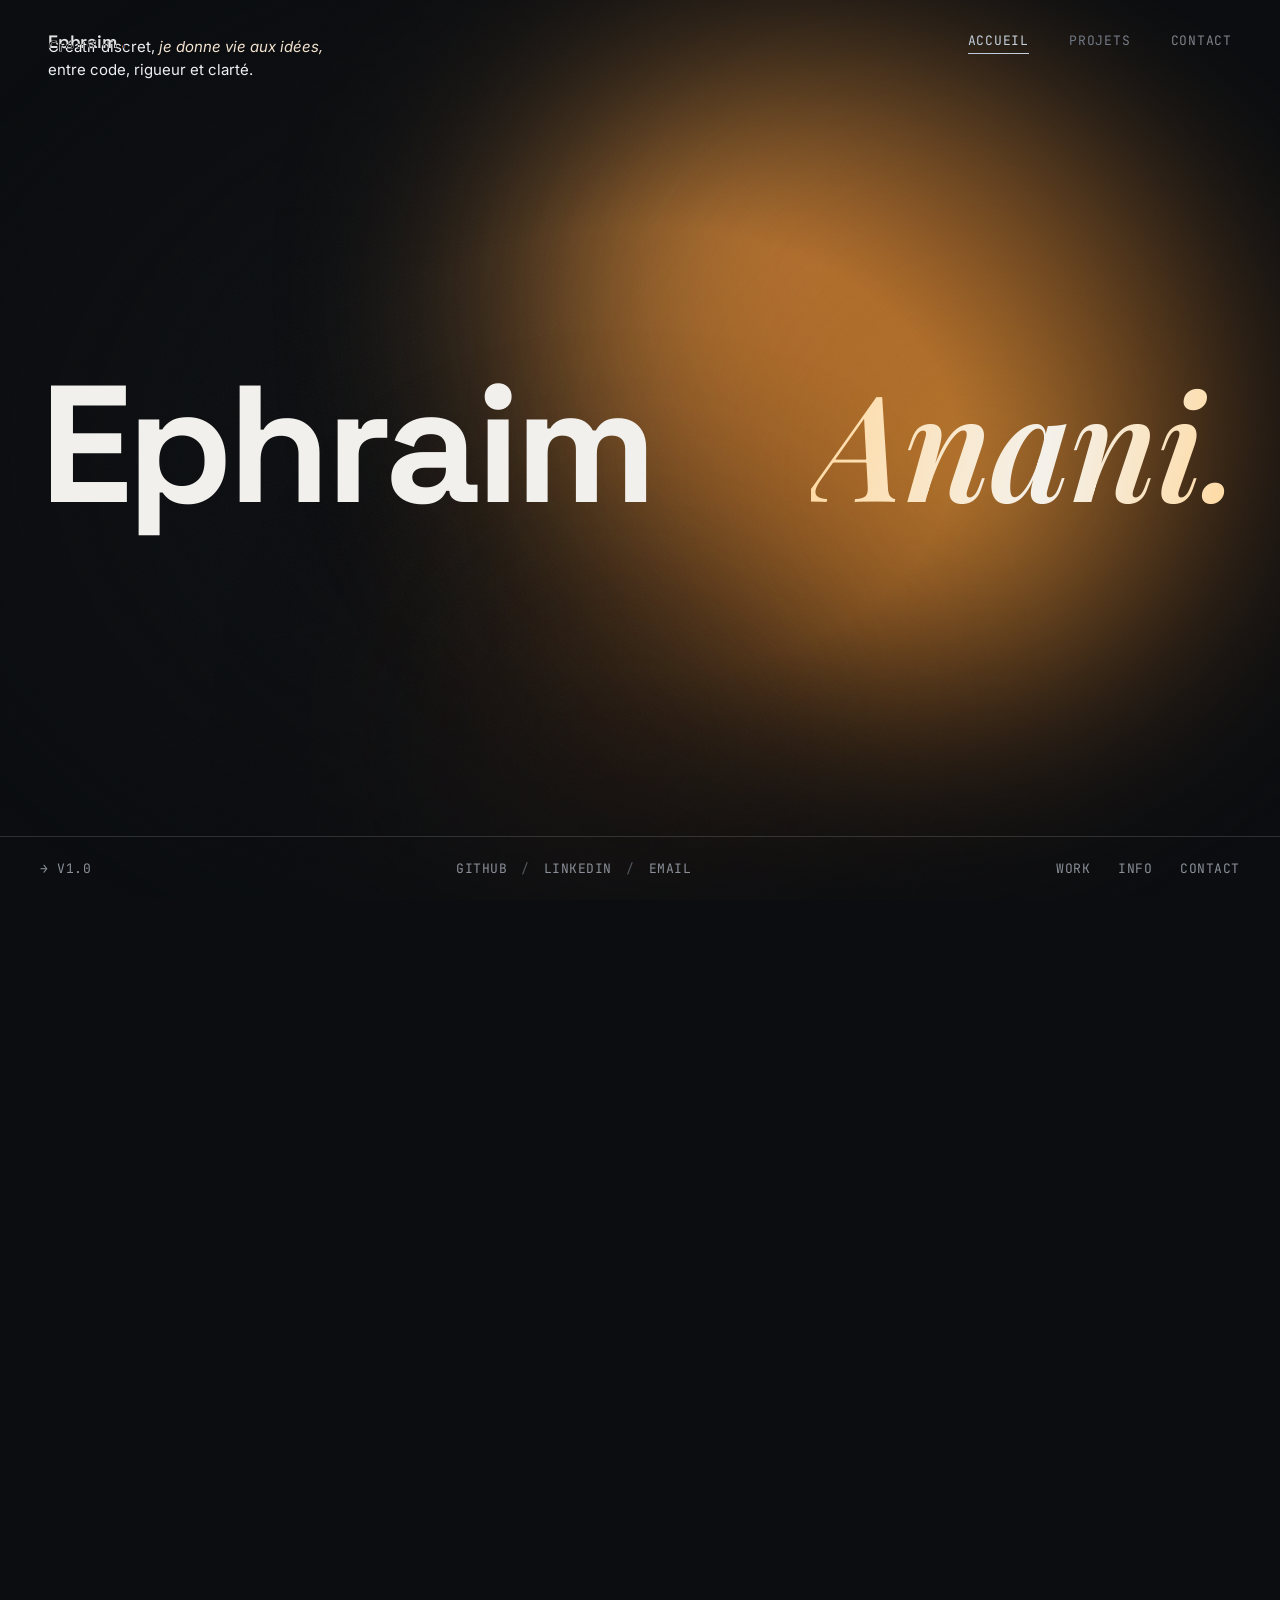
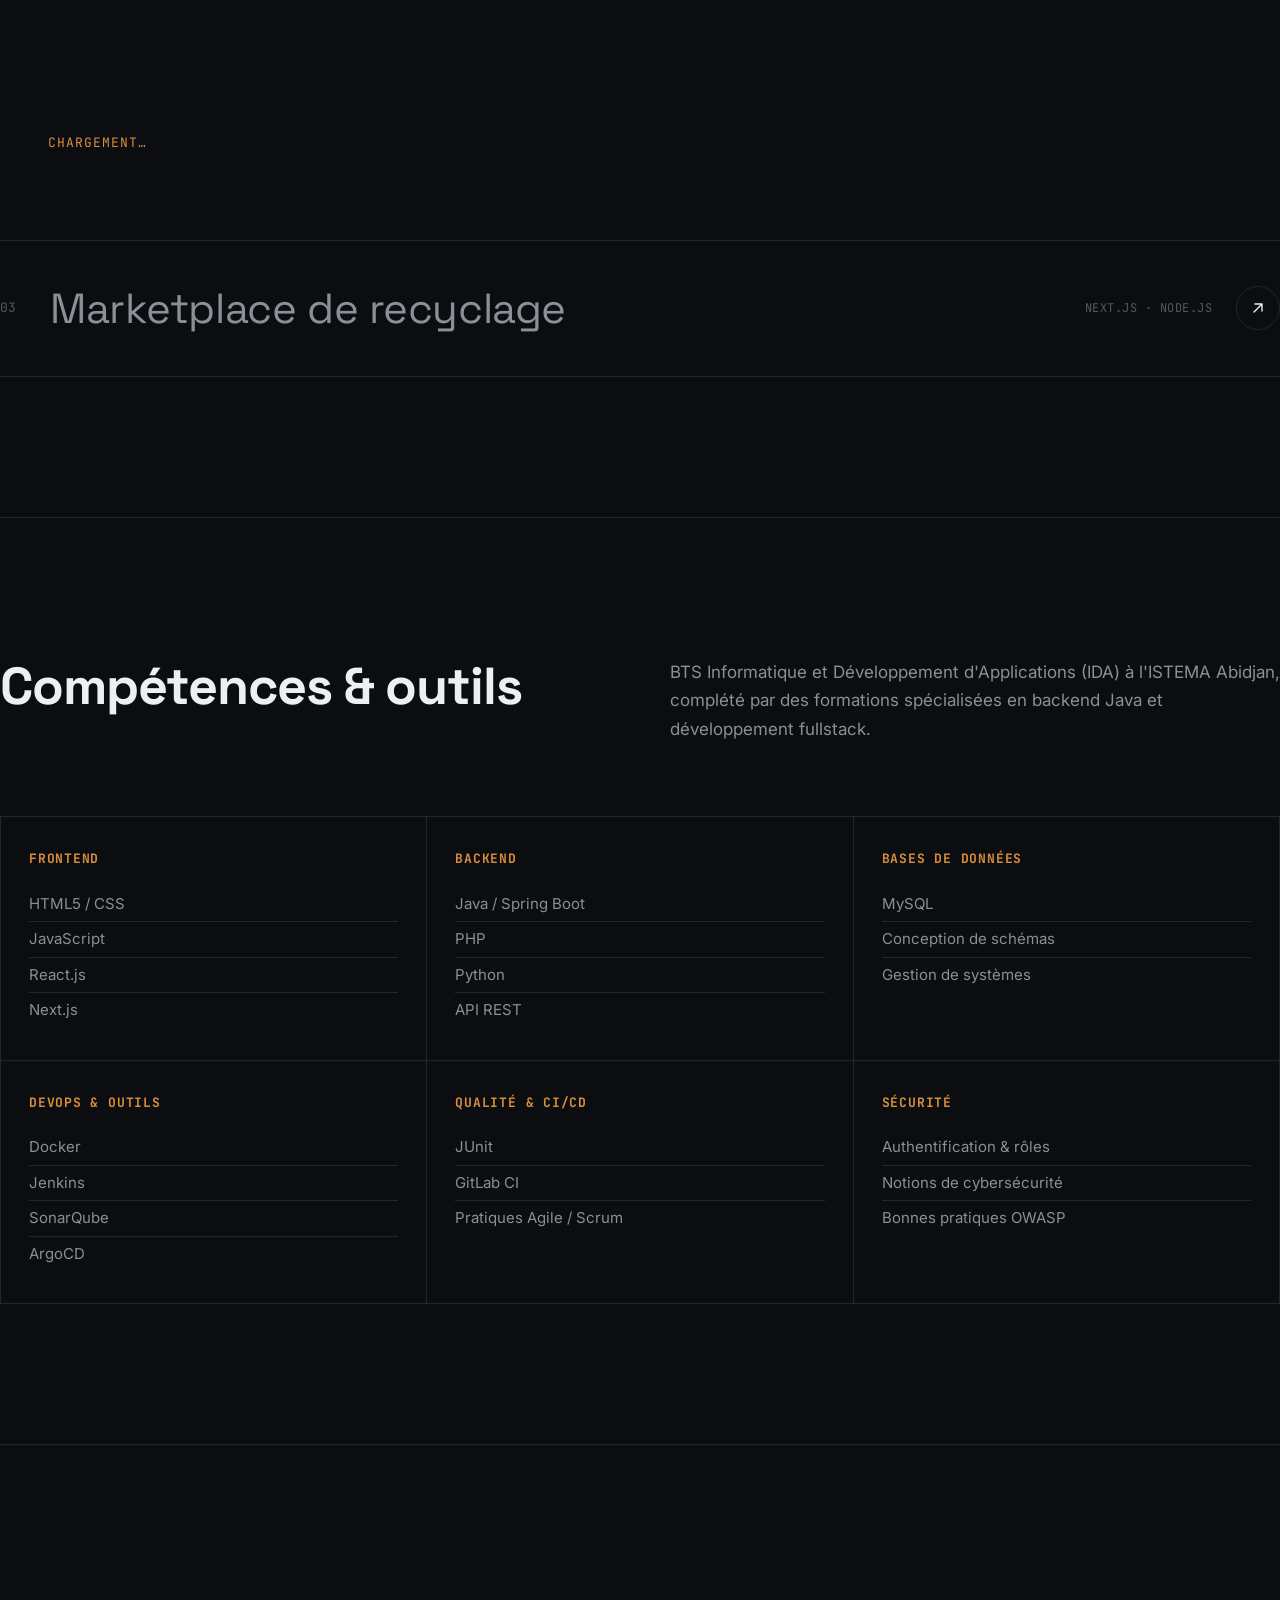
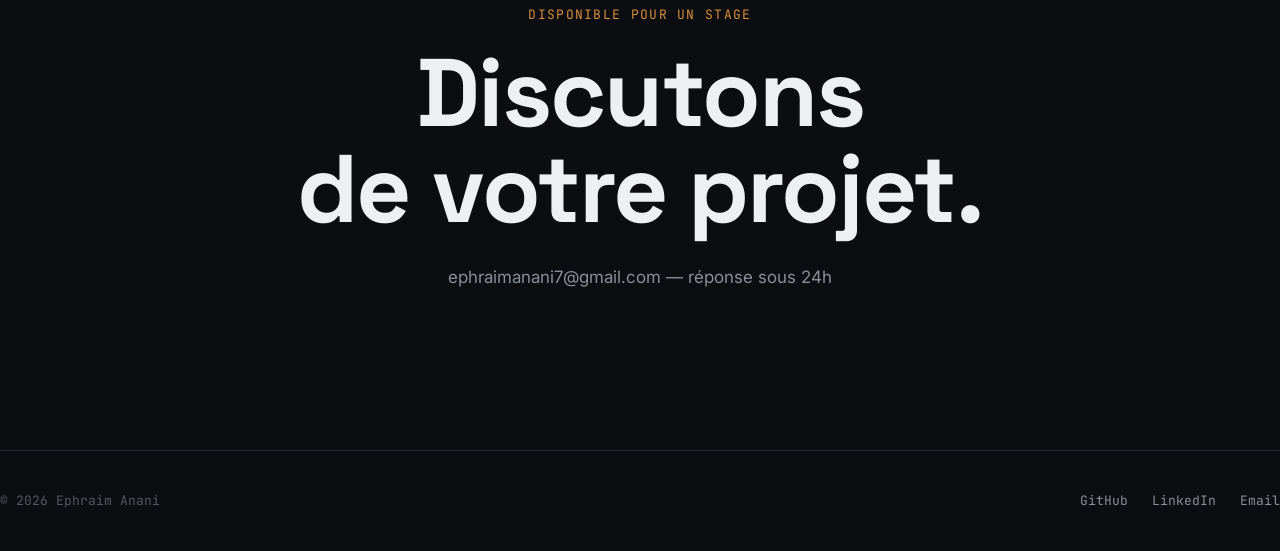
==== index.html @ 20125ae3 "hero with name and bottom nav" ====
<!doctype html>
<html lang="fr">
<head>
  <meta charset="UTF-8" />
  <meta name="viewport" content="width=device-width, initial-scale=1.0" />
  <title>Ephraim Anani — Développeur Fullstack</title>
  <meta name="description" content="Ephraim Anani, développeur fullstack basé à Abidjan, spécialisé en Java/Spring Boot et React. Découvrez mes projets." />
  <meta name="theme-color" content="#0b0d10" />

  <link rel="preconnect" href="https://fonts.googleapis.com" />
  <link rel="preconnect" href="https://fonts.gstatic.com" crossorigin />
  <!-- <link href="https://fonts.googleapis.com/css2?family=Space+Grotesk:wght@500;600;700&family=Inter:wght@400;500&family=JetBrains+Mono:wght@400;500&display=swap" rel="stylesheet" /> -->
  <link href="https://fonts.googleapis.com/css2?family=Space+Grotesk:wght@500;600;700&family=Inter:wght@400;500&family=JetBrains+Mono:wght@400;500&family=Playfair+Display:ital,wght@1,600&display=swap" rel="stylesheet" />
  <link rel="stylesheet" href="/css/style.css" />
</head>
<body>

  <!-- page transition overlay -->
  <div class="transition-overlay" aria-hidden="true">
    <span class="t-label">Chargement…</span>
  </div>

  <!-- header -->
  <header class="site-header">
    <a href="/" class="logo">Ephraim<span class="dot">.</span></a>
    <nav class="main-nav" aria-label="Navigation principale">
      <a href="/" class="active">Accueil</a>
      <a href="/works/">Projets</a>
      <a href="/contact/">Contact</a>
    </nav>
    <button class="nav-toggle" aria-label="Ouvrir le menu" aria-expanded="false">
      <span></span><span></span><span></span>
    </button>
  </header>

  <!-- mobile drawer -->
  <nav class="mobile-drawer" aria-label="Navigation mobile">
    <a href="/">Accueil</a>
    <a href="/works/">Projets</a>
    <a href="/contact/">Contact</a>
  </nav>

  <main>
    <!-- HERO -->
    <!-- HERO -->
    <section class="hero-full">
      <div class="glow-field" aria-hidden="true">
        <span class="glow-1"></span>
        <span class="glow-2"></span>
        <span class="glow-3"></span>
      </div>
      <div class="grain" aria-hidden="true"></div>
      <div class="vignette" aria-hidden="true"></div>

      <div class="hero-full-top">
        <p class="hero-full-tagline">
          Créatif discret, <em>je donne vie aux idées,</em><br />
          entre code, rigueur et clarté.
        </p>
      </div>

      <div class="hero-full-names">
        <span class="hf-firstname">Ephraim</span>
        <span class="hf-lastname">Anani.</span>
      </div>

      <div class="hero-full-bar">
        <span class="hf-version">→ V1.0</span>
        <div class="hf-links">
          <a href="https://github.com/" target="_blank" rel="noopener">GitHub</a>
          <span class="sep">/</span>
          <a href="https://linkedin.com/" target="_blank" rel="noopener">LinkedIn</a>
          <span class="sep">/</span>
          <a href="mailto:ephraimanani7@gmail.com">Email</a>
        </div>
        <nav class="hf-nav">
          <a href="/works/">Work</a>
          <a href="/contact/">Info</a>
          <a href="/contact/">Contact</a>
        </nav>
      </div>
    </section>

    <!-- INTRO -->
    <section class="intro shell">
      <div class="intro-grid">
        <p class="intro-statement">
          Curieux, rigoureux,<br />
          <span class="dim">orienté résultat.</span>
        </p>
        <div class="intro-body">
          <p data-reveal>
            Étudiant en BTS Informatique et Développement d'Applications, j'ai été formé au
            <strong>backend Java/Spring Boot</strong> à l'Atos Digital Academy, puis au
            <strong>développement fullstack</strong> à Epitech via le programme WeCode.
          </p>
          <p data-reveal>
            J'aime comprendre un problème avant de coder une solution&nbsp;: conception d'API,
            authentification, CI/CD, qualité de code — chaque projet est l'occasion de renforcer
            mes fondations techniques tout en soignant l'expérience finale.
          </p>
        </div>
      </div>
    </section>

    <!-- WORK PREVIEW -->
    <section class="work-section shell">
      <div class="work-header" data-reveal>
        <h2>Projets récents</h2>
        <a href="/works/" class="text-link">Tout voir →</a>
      </div>

      <div class="project-list" data-reveal-group>
        <a href="/works/projet-01/" class="project-row" data-preview="/assets/images/placeholder-1.svg">
          <span class="p-index">01</span>
          <span class="p-name">Plateforme e-commerce</span>
          <span class="p-tags">React · Spring Boot · MySQL</span>
          <span class="p-arrow">
            <svg width="16" height="16" viewBox="0 0 16 16" fill="none"><path d="M4 12L12 4M12 4H5M12 4V11" stroke-width="1.4" stroke-linecap="round" stroke-linejoin="round"/></svg>
          </span>
        </a>
        <a href="/works/projet-02/" class="project-row" data-preview="/assets/images/placeholder-2.svg">
          <span class="p-index">02</span>
          <span class="p-name">Système de réservation de tickets</span>
          <span class="p-tags">Java · API REST</span>
          <span class="p-arrow">
            <svg width="16" height="16" viewBox="0 0 16 16" fill="none"><path d="M4 12L12 4M12 4H5M12 4V11" stroke-width="1.4" stroke-linecap="round" stroke-linejoin="round"/></svg>
          </span>
        </a>
        <a href="/works/projet-03/" class="project-row" data-preview="/assets/images/placeholder-3.svg">
          <span class="p-index">03</span>
          <span class="p-name">Marketplace de recyclage</span>
          <span class="p-tags">Next.js · Node.js</span>
          <span class="p-arrow">
            <svg width="16" height="16" viewBox="0 0 16 16" fill="none"><path d="M4 12L12 4M12 4H5M12 4V11" stroke-width="1.4" stroke-linecap="round" stroke-linejoin="round"/></svg>
          </span>
        </a>
      </div>

      <!-- floating preview, cursor-tracked -->
      <div class="project-preview" aria-hidden="true">
        <img src="" alt="" />
      </div>
    </section>

    <!-- SKILLS -->
    <section class="skills-section shell">
      <div class="skills-head">
        <h2 data-reveal>Compétences &amp; outils</h2>
        <p data-reveal>
          BTS Informatique et Développement d'Applications (IDA) à l'ISTEMA Abidjan,
          complété par des formations spécialisées en backend Java et développement fullstack.
        </p>
      </div>

      <div class="skills-grid" data-reveal-group>
        <div class="skill-card">
          <h3>Frontend</h3>
          <ul>
            <li>HTML5 / CSS</li>
            <li>JavaScript</li>
            <li>React.js</li>
            <li>Next.js</li>
          </ul>
        </div>
        <div class="skill-card">
          <h3>Backend</h3>
          <ul>
            <li>Java / Spring Boot</li>
            <li>PHP</li>
            <li>Python</li>
            <li>API REST</li>
          </ul>
        </div>
        <div class="skill-card">
          <h3>Bases de données</h3>
          <ul>
            <li>MySQL</li>
            <li>Conception de schémas</li>
            <li>Gestion de systèmes</li>
          </ul>
        </div>
        <div class="skill-card">
          <h3>DevOps &amp; Outils</h3>
          <ul>
            <li>Docker</li>
            <li>Jenkins</li>
            <li>SonarQube</li>
            <li>ArgoCD</li>
          </ul>
        </div>
        <div class="skill-card">
          <h3>Qualité &amp; CI/CD</h3>
          <ul>
            <li>JUnit</li>
            <li>GitLab CI</li>
            <li>Pratiques Agile / Scrum</li>
          </ul>
        </div>
        <div class="skill-card">
          <h3>Sécurité</h3>
          <ul>
            <li>Authentification &amp; rôles</li>
            <li>Notions de cybersécurité</li>
            <li>Bonnes pratiques OWASP</li>
          </ul>
        </div>
      </div>
    </section>

    <!-- CTA -->
    <section class="cta-strip shell">
      <p class="eyebrow">Disponible pour un stage</p>
      <h2 class="cta-title"><a href="/contact/">Discutons<br />de votre projet.</a></h2>
      <p class="cta-sub">ephraimanani7@gmail.com — réponse sous 24h</p>
    </section>
  </main>

  <footer class="site-footer shell">
    <div class="footer-row">
      <span class="f-name">© 2026 Ephraim Anani</span>
      <div class="footer-socials">
        <a href="https://github.com/" target="_blank" rel="noopener">GitHub</a>
        <a href="https://linkedin.com/" target="_blank" rel="noopener">LinkedIn</a>
        <a href="mailto:ephraimanani7@gmail.com">Email</a>
      </div>
    </div>
  </footer>

  <script src="https://cdnjs.cloudflare.com/ajax/libs/gsap/3.12.5/gsap.min.js"></script>
  <script src="https://cdnjs.cloudflare.com/ajax/libs/gsap/3.12.5/ScrollTrigger.min.js"></script>
  <script src="https://unpkg.com/lenis@1.1.13/dist/lenis.min.js"></script>
  <script src="/js/main.js"></script>
</body>
</html>
---- css/style.css ----
/* ============================================================
   EPHRAIM ANANI — Portfolio
   Design tokens
   ============================================================ */
:root {
  --bg: #0b0d10;
  --bg-soft: #101317;
  --bg-card: #14171c;
  --text: #edeff2;
  --text-dim: #8a8f98;
  --text-faint: #54585f;
  --accent: #d98e3d;
  --accent-soft: #d98e3d33;
  --line: #23262c;

  --font-display: "Space Grotesk", sans-serif;
  --font-body: "Inter", sans-serif;
  --font-mono: "JetBrains Mono", monospace;

  --ease: cubic-bezier(0.16, 1, 0.3, 1);
  --ease-soft: cubic-bezier(0.65, 0, 0.35, 1);
}

* { margin: 0; padding: 0; box-sizing: border-box; }

html { background: var(--bg); }

body {
  background: var(--bg);
  color: var(--text);
  font-family: var(--font-body);
  font-size: 16px;
  line-height: 1.5;
  overflow-x: hidden;
  -webkit-font-smoothing: antialiased;
}

img { display: block; max-width: 100%; }
a { color: inherit; text-decoration: none; }
ul { list-style: none; }
button { font: inherit; color: inherit; background: none; border: none; cursor: pointer; }

::selection { background: var(--accent); color: var(--bg); }

:focus-visible {
  outline: 2px solid var(--accent);
  outline-offset: 3px;
}

.sr-only {
  position: absolute;
  width: 1px; height: 1px;
  overflow: hidden;
  clip: rect(0 0 0 0);
}

/* ---------- layout shell ---------- */
.shell {
  max-width: 1320px;
  margin: 0 auto;
  padding: 0 48px;
}

@media (max-width: 720px) {
  .shell { padding: 0 24px; }
}

/* ---------- scrollbar (subtle) ---------- */
::-webkit-scrollbar { width: 10px; }
::-webkit-scrollbar-track { background: var(--bg); }
::-webkit-scrollbar-thumb { background: var(--line); border-radius: 10px; }

/* ============================================================
   Page transition overlay
   ============================================================ */
.transition-overlay {
  position: fixed;
  inset: 0;
  background: var(--bg);
  z-index: 9999;
  display: flex;
  align-items: flex-end;
  justify-content: flex-start;
  padding: 48px;
  pointer-events: none;
  transform: translateY(100%);
}

.transition-overlay .t-label {
  font-family: var(--font-mono);
  font-size: 13px;
  letter-spacing: 0.08em;
  color: var(--accent);
  text-transform: uppercase;
  opacity: 0;
}

/* ============================================================
   Header
   ============================================================ */
.site-header {
  position: fixed;
  top: 0; left: 0; right: 0;
  z-index: 100;
  display: flex;
  align-items: center;
  justify-content: space-between;
  padding: 28px 48px;
  mix-blend-mode: difference;
}

@media (max-width: 720px) {
  .site-header { padding: 20px 24px; }
}

.logo {
  font-family: var(--font-display);
  font-size: 18px;
  font-weight: 600;
  letter-spacing: -0.01em;
  color: var(--text);
  display: flex;
  align-items: baseline;
  gap: 4px;
}
.logo .dot { color: var(--accent); }

.main-nav { display: flex; gap: 40px; }
.main-nav a {
  font-family: var(--font-mono);
  font-size: 13px;
  letter-spacing: 0.06em;
  text-transform: uppercase;
  color: var(--text-dim);
  position: relative;
  padding-bottom: 2px;
}
.main-nav a::after {
  content: "";
  position: absolute;
  left: 0; bottom: -2px;
  width: 0; height: 1px;
  background: var(--text);
  transition: width 0.4s var(--ease);
}
.main-nav a:hover, .main-nav a.active { color: var(--text); }
.main-nav a:hover::after, .main-nav a.active::after { width: 100%; }

.nav-toggle {
  display: none;
  width: 28px; height: 20px;
  position: relative;
  z-index: 200;
}
.nav-toggle span {
  position: absolute;
  left: 0; right: 0;
  height: 1px;
  background: var(--text);
  transition: transform 0.3s var(--ease), opacity 0.3s var(--ease);
}
.nav-toggle span:nth-child(1) { top: 0; }
.nav-toggle span:nth-child(2) { top: 50%; transform: translateY(-50%); }
.nav-toggle span:nth-child(3) { bottom: 0; }

@media (max-width: 880px) {
  .main-nav { display: none; }
  .nav-toggle { display: block; }
}

/* ============================================================
   Buttons / links
   ============================================================ */
.btn {
  display: inline-flex;
  align-items: center;
  gap: 10px;
  font-family: var(--font-mono);
  font-size: 13px;
  letter-spacing: 0.04em;
  text-transform: uppercase;
  color: var(--text);
  padding: 14px 24px;
  border: 1px solid var(--line);
  border-radius: 100px;
  transition: border-color 0.3s var(--ease), background 0.3s var(--ease);
}
.btn:hover { border-color: var(--accent); background: var(--accent-soft); }
.btn .arrow { transition: transform 0.3s var(--ease); }
.btn:hover .arrow { transform: translateX(4px); }

.text-link {
  font-family: var(--font-mono);
  font-size: 13px;
  letter-spacing: 0.04em;
  text-transform: uppercase;
  color: var(--text-dim);
  border-bottom: 1px solid var(--line);
  padding-bottom: 4px;
  transition: color 0.3s, border-color 0.3s;
}
.text-link:hover { color: var(--accent); border-color: var(--accent); }

/* ============================================================
   Section label / eyebrow
   ============================================================ */
.eyebrow {
  font-family: var(--font-mono);
  font-size: 13px;
  letter-spacing: 0.1em;
  text-transform: uppercase;
  color: var(--accent);
  display: flex;
  align-items: center;
  gap: 10px;
  margin-bottom: 20px;
}
.eyebrow::before {
  content: "";
  width: 24px; height: 1px;
  background: var(--accent);
}

/* ============================================================
   HERO
   ============================================================ */
.hero {
  min-height: 100svh;
  display: flex;
  flex-direction: column;
  justify-content: center;
  padding: 140px 0 80px;
  position: relative;
}

.hero-top {
  display: grid;
  grid-template-columns: 1fr 280px;
  gap: 48px;
  align-items: start;
}

@media (max-width: 980px) {
  .hero-top { grid-template-columns: 1fr; }
}

.hero-text { min-width: 0; }

/* ---------- portrait ---------- */
.hero-portrait {
  position: relative;
  justify-self: end;
  width: 100%;
  max-width: 380px;
}
.hero-portrait .frame {
  position: relative;
  border-radius: 14px;
  overflow: hidden;
  border: 1px solid var(--line);
  aspect-ratio: 4/5;
  background: var(--bg-card);
}
.hero-portrait .frame img {
  width: 100%; height: 100%;
  object-fit: cover;
  filter: grayscale(8%) contrast(1.03);
}
.hero-portrait .corner {
  position: absolute;
  top: -1px; right: -1px;
  width: 56px; height: 56px;
  background: var(--accent);
  clip-path: polygon(100% 0, 0 0, 100% 100%);
}
.hero-portrait .tag {
  position: absolute;
  left: 14px; bottom: 14px;
  display: flex;
  align-items: center;
  gap: 8px;
  padding: 8px 12px;
  background: rgba(11,13,16,0.72);
  backdrop-filter: blur(6px);
  border: 1px solid rgba(255,255,255,0.08);
  border-radius: 100px;
  font-family: var(--font-mono);
  font-size: 11px;
  letter-spacing: 0.04em;
  color: var(--text);
  text-transform: uppercase;
}
.hero-portrait .tag .status-dot {
  width: 6px; height: 6px;
}
.status-dot {
  display: inline-block;
  width: 8px; height: 8px;
  border-radius: 50%;
  background: #4caf6a;
  box-shadow: 0 0 0 0 rgba(76,175,106,0.6);
  animation: pulseDot 2s infinite;
}
@keyframes pulseDot {
  0% { box-shadow: 0 0 0 0 rgba(76,175,106,0.5); }
  70% { box-shadow: 0 0 0 8px rgba(76,175,106,0); }
  100% { box-shadow: 0 0 0 0 rgba(76,175,106,0); }
}

@media (max-width: 980px) {
  .hero-portrait {
    justify-self: start;
    max-width: 180px;
    margin-top: 8px;
  }
}

.hero-kicker {
  font-family: var(--font-mono);
  font-size: 14px;
  color: var(--text-dim);
  letter-spacing: 0.04em;
  margin-bottom: 28px;
  overflow: hidden;
}

.hero-title {
  font-family: var(--font-display);
  font-weight: 600;
  font-size: clamp(48px, 9vw, 128px);
  line-height: 0.96;
  letter-spacing: -0.02em;
  color: var(--text);
}
.hero-title .line { overflow: hidden; }
.hero-title .line span { display: inline-block; }
.hero-title .accent { color: var(--accent); font-style: italic; }

.hero-sub {
  margin-top: 36px;
  max-width: 560px;
  font-size: 19px;
  line-height: 1.6;
  color: var(--text-dim);
}

.hero-bottom {
  display: flex;
  align-items: flex-end;
  justify-content: space-between;
  margin-top: 64px;
  gap: 40px;
  flex-wrap: wrap;
}

.hero-socials {
  display: flex;
  gap: 28px;
}
.hero-socials a {
  font-family: var(--font-mono);
  font-size: 13px;
  color: var(--text-dim);
  letter-spacing: 0.04em;
}
.hero-socials a:hover { color: var(--accent); }

.scroll-cue {
  display: flex;
  align-items: center;
  gap: 12px;
  font-family: var(--font-mono);
  font-size: 12px;
  color: var(--text-faint);
  text-transform: uppercase;
  letter-spacing: 0.1em;
}
.scroll-cue .line-v {
  width: 1px; height: 40px;
  background: linear-gradient(var(--text-faint), transparent);
  position: relative;
  overflow: hidden;
}
.scroll-cue .line-v::after {
  content: "";
  position: absolute;
  top: -100%; left: 0; right: 0; height: 100%;
  background: linear-gradient(var(--accent), transparent);
  animation: scrollDrip 1.8s var(--ease-soft) infinite;
}
@keyframes scrollDrip {
  0% { top: -100%; }
  100% { top: 100%; }
}

/* ---------- terminal block (signature element) ---------- */
.terminal {
  margin-top: 56px;
  max-width: 620px;
  background: var(--bg-card);
  border: 1px solid var(--line);
  border-radius: 12px;
  overflow: hidden;
  box-shadow: 0 40px 80px -40px rgba(0,0,0,0.6);
}
.terminal-bar {
  display: flex;
  align-items: center;
  gap: 8px;
  padding: 12px 16px;
  border-bottom: 1px solid var(--line);
}
.terminal-bar span {
  width: 10px; height: 10px;
  border-radius: 50%;
  background: var(--line);
}
.terminal-bar .label {
  margin-left: 8px;
  font-family: var(--font-mono);
  font-size: 11px;
  color: var(--text-faint);
  letter-spacing: 0.04em;
}
.terminal-body {
  padding: 22px 20px 26px;
  font-family: var(--font-mono);
  font-size: 14px;
  line-height: 1.85;
  min-height: 168px;
}
.terminal-body .prompt { color: var(--accent); }
.terminal-body .out { color: var(--text-dim); }
.terminal-body .cursor {
  display: inline-block;
  width: 7px; height: 15px;
  background: var(--accent);
  vertical-align: middle;
  margin-left: 2px;
  animation: blink 1s steps(1) infinite;
}
@keyframes blink { 50% { opacity: 0; } }


/* ============================================================
   HERO — fullscreen gradient variant (signature hero)
   ============================================================ */
.hero-full {
  position: relative;
  min-height: 100svh;
  display: flex;
  flex-direction: column;
  justify-content: space-between;
  overflow: hidden;
  background: var(--bg);
}

.hero-full .glow-field {
  position: absolute;
  inset: 0;
  z-index: 0;
  overflow: hidden;
}
.hero-full .glow-field span {
  position: absolute;
  border-radius: 50%;
  filter: blur(120px);
  opacity: 0.85;
  will-change: transform;
}
.hero-full .glow-1 {
  width: 60vw; height: 60vw;
  top: -10%; left: 38%;
  background: radial-gradient(circle at 50% 50%, #ff9d3d 0%, #d98e3d 45%, transparent 75%);
  animation: glowFloat1 18s ease-in-out infinite;
}
.hero-full .glow-2 {
  width: 45vw; height: 45vw;
  top: 20%; left: 55%;
  background: radial-gradient(circle at 50% 50%, #ffb347 0%, #7a3e10 60%, transparent 80%);
  animation: glowFloat2 22s ease-in-out infinite;
}
.hero-full .glow-3 {
  width: 38vw; height: 38vw;
  bottom: -10%; left: 30%;
  background: radial-gradient(circle at 50% 50%, #3d2410 0%, transparent 70%);
  animation: glowFloat3 26s ease-in-out infinite;
}
@keyframes glowFloat1 {
  0%, 100% { transform: translate(0, 0) scale(1); }
  50% { transform: translate(-4%, 5%) scale(1.08); }
}
@keyframes glowFloat2 {
  0%, 100% { transform: translate(0, 0) scale(1); }
  50% { transform: translate(5%, -6%) scale(0.94); }
}
@keyframes glowFloat3 {
  0%, 100% { transform: translate(0, 0) scale(1); }
  50% { transform: translate(-3%, -4%) scale(1.1); }
}

.hero-full .grain {
  position: absolute;
  inset: 0;
  z-index: 1;
  pointer-events: none;
  opacity: 0.05;
  background-image: url("data:image/svg+xml,%3Csvg xmlns='http://www.w3.org/2000/svg' width='120' height='120'%3E%3Cfilter id='n'%3E%3CfeTurbulence type='fractalNoise' baseFrequency='0.9' numOctaves='2' stitchTiles='stitch'/%3E%3C/filter%3E%3Crect width='100%25' height='100%25' filter='url(%23n)'/%3E%3C/svg%3E");
}

.hero-full .vignette {
  position: absolute;
  inset: 0;
  z-index: 1;
  background: radial-gradient(ellipse at center, transparent 35%, var(--bg) 92%);
  pointer-events: none;
}

.hero-full-top {
  position: relative;
  z-index: 2;
  padding: 36px 48px 0;
}
.hero-full-tagline {
  font-size: 15px;
  color: var(--text);
  max-width: 360px;
  line-height: 1.5;
}
.hero-full-tagline em {
  font-style: italic;
  color: #f3e3cf;
}

.hero-full-names {
  position: relative;
  z-index: 2;
  display: flex;
  align-items: baseline;
  justify-content: space-between;
  flex-wrap: wrap;
  gap: 24px;
  padding: 0 40px 28px;
}

.hf-firstname {
  font-family: var(--font-display);
  font-weight: 700;
  font-size: clamp(72px, 13vw, 200px);
  line-height: 0.85;
  letter-spacing: -0.03em;
  color: #f2f0ec;
}

.hf-lastname {
  font-family: "Playfair Display", "Times New Roman", serif;
  font-style: italic;
  font-weight: 600;
  font-size: clamp(56px, 11.5vw, 176px);
  line-height: 0.85;
  letter-spacing: -0.01em;
  background: linear-gradient(100deg, #ffd9a0 0%, #f4f1ea 55%, #ffd9a0 100%);
  -webkit-background-clip: text;
  background-clip: text;
  color: transparent;
}

.hero-full-bar {
  position: relative;
  z-index: 2;
  border-top: 1px solid rgba(255,255,255,0.14);
  display: flex;
  align-items: center;
  justify-content: space-between;
  padding: 22px 40px;
  flex-wrap: wrap;
  gap: 16px;
}

.hf-version {
  display: flex;
  align-items: center;
  gap: 8px;
  font-family: var(--font-mono);
  font-size: 13px;
  letter-spacing: 0.04em;
  color: var(--text-dim);
}

.hf-links {
  display: flex;
  align-items: center;
  gap: 14px;
  font-family: var(--font-mono);
  font-size: 13px;
  letter-spacing: 0.04em;
  text-transform: uppercase;
  color: var(--text-dim);
}
.hf-links a:hover { color: var(--text); }
.hf-links .sep { color: var(--text-faint); }

.hf-nav {
  display: flex;
  gap: 28px;
  font-family: var(--font-mono);
  font-size: 13px;
  letter-spacing: 0.04em;
  text-transform: uppercase;
  color: var(--text-dim);
}
.hf-nav a:hover, .hf-nav a.active { color: var(--text); }

@media (max-width: 880px) {
  .hero-full-top { padding: 28px 24px 0; }
  .hero-full-names { padding: 0 24px 20px; flex-direction: column; gap: 0; }
  .hero-full-bar { padding: 18px 24px; }
  .hf-links, .hf-nav { display: none; }
}


/* ============================================================
   INTRO / about strip
   ============================================================ */
   
.intro {
  padding: 140px 0;
  border-top: 1px solid var(--line);
}
.intro-grid {
  display: grid;
  grid-template-columns: 1fr 1.4fr;
  gap: 60px;
}
.intro-statement {
  font-family: var(--font-display);
  font-size: clamp(26px, 3vw, 38px);
  line-height: 1.3;
  letter-spacing: -0.01em;
}
.intro-statement .dim { color: var(--text-faint); }
.intro-body p { color: var(--text-dim); font-size: 17px; line-height: 1.75; margin-bottom: 20px; }
.intro-body p:last-child { margin-bottom: 0; }
.intro-body strong { color: var(--text); font-weight: 500; }

@media (max-width: 880px) {
  .intro-grid { grid-template-columns: 1fr; gap: 32px; }
}

/* ============================================================
   PROJECTS — list with floating preview
   ============================================================ */
.work-section { padding: 80px 0 140px; }

.work-header {
  display: flex;
  align-items: flex-end;
  justify-content: space-between;
  margin-bottom: 24px;
  flex-wrap: wrap;
  gap: 20px;
}
.work-header h2 {
  font-family: var(--font-display);
  font-size: clamp(32px, 5vw, 56px);
  letter-spacing: -0.02em;
}

.project-list { border-top: 1px solid var(--line); }

.project-row {
  display: flex;
  align-items: center;
  justify-content: space-between;
  padding: 36px 0;
  border-bottom: 1px solid var(--line);
  position: relative;
  cursor: pointer;
  transition: padding-left 0.5s var(--ease);
}
.project-row:hover { padding-left: 16px; }

.project-row .p-index {
  font-family: var(--font-mono);
  font-size: 13px;
  color: var(--text-faint);
  width: 50px;
  flex-shrink: 0;
}

.project-row .p-name {
  font-family: var(--font-display);
  font-size: clamp(24px, 4vw, 42px);
  letter-spacing: -0.01em;
  color: var(--text-dim);
  transition: color 0.4s var(--ease);
  flex: 1;
}
.project-row:hover .p-name { color: var(--text); }

.project-row .p-tags {
  display: flex;
  gap: 10px;
  font-family: var(--font-mono);
  font-size: 12px;
  color: var(--text-faint);
  text-transform: uppercase;
  letter-spacing: 0.04em;
  flex-shrink: 0;
  margin: 0 24px;
}
@media (max-width: 720px) { .project-row .p-tags { display: none; } }

.project-row .p-arrow {
  width: 44px; height: 44px;
  border: 1px solid var(--line);
  border-radius: 50%;
  display: flex; align-items: center; justify-content: center;
  flex-shrink: 0;
  transition: border-color 0.4s var(--ease), background 0.4s var(--ease), transform 0.4s var(--ease);
}
.project-row:hover .p-arrow {
  border-color: var(--accent);
  background: var(--accent);
  transform: rotate(45deg);
}
.project-row:hover .p-arrow svg { stroke: var(--bg); }
.project-row .p-arrow svg { stroke: var(--text); transition: stroke 0.3s; }

/* floating preview image that follows cursor */
.project-preview {
  position: fixed;
  top: 0; left: 0;
  width: 320px;
  height: 220px;
  border-radius: 10px;
  overflow: hidden;
  pointer-events: none;
  z-index: 50;
  opacity: 0;
  transform: scale(0.9);
  background: var(--bg-card);
}
.project-preview img {
  width: 100%; height: 100%;
  object-fit: cover;
}

@media (max-width: 880px) {
  .project-preview { display: none; }
}

/* ============================================================
   SKILLS
   ============================================================ */
.skills-section {
  padding: 140px 0;
  border-top: 1px solid var(--line);
}
.skills-head {
  display: grid;
  grid-template-columns: 1fr 1fr;
  gap: 60px;
  margin-bottom: 72px;
}
.skills-head h2 {
  font-family: var(--font-display);
  font-size: clamp(32px, 5vw, 52px);
  letter-spacing: -0.02em;
  line-height: 1.1;
}
.skills-head p { color: var(--text-dim); font-size: 17px; line-height: 1.7; align-self: end; }

@media (max-width: 880px) {
  .skills-head { grid-template-columns: 1fr; gap: 24px; }
}

.skills-grid {
  display: grid;
  grid-template-columns: repeat(3, 1fr);
  gap: 1px;
  background: var(--line);
  border: 1px solid var(--line);
}
.skill-card {
  background: var(--bg);
  padding: 32px 28px;
  transition: background 0.4s var(--ease);
}
.skill-card:hover { background: var(--bg-card); }
.skill-card h3 {
  font-family: var(--font-mono);
  font-size: 13px;
  letter-spacing: 0.06em;
  text-transform: uppercase;
  color: var(--accent);
  margin-bottom: 18px;
}
.skill-card ul li {
  font-size: 15px;
  color: var(--text-dim);
  padding: 6px 0;
  border-bottom: 1px solid var(--line);
}
.skill-card ul li:last-child { border-bottom: none; }

@media (max-width: 720px) {
  .skills-grid { grid-template-columns: 1fr; }
}

/* ============================================================
   CTA strip (contact teaser)
   ============================================================ */
.cta-strip {
  padding: 160px 0;
  border-top: 1px solid var(--line);
  text-align: center;
}
.cta-strip .eyebrow { justify-content: center; }
.cta-strip .eyebrow::before { display: none; }
.cta-title {
  font-family: var(--font-display);
  font-size: clamp(40px, 8vw, 96px);
  letter-spacing: -0.02em;
  line-height: 1;
}
.cta-title a { position: relative; display: inline-block; }
.cta-title a::after {
  content: "";
  position: absolute;
  left: 0; bottom: 6px;
  width: 100%; height: 3px;
  background: var(--accent);
  transform: scaleX(0);
  transform-origin: left;
  transition: transform 0.5s var(--ease);
}
.cta-title a:hover::after { transform: scaleX(1); }
.cta-title a:hover { color: var(--accent); }

.cta-sub {
  margin-top: 28px;
  color: var(--text-dim);
  font-size: 17px;
}

/* ============================================================
   FOOTER
   ============================================================ */
.site-footer {
  border-top: 1px solid var(--line);
  padding: 40px 0;
}
.footer-row {
  display: flex;
  align-items: center;
  justify-content: space-between;
  flex-wrap: wrap;
  gap: 16px;
}
.footer-row .f-name {
  font-family: var(--font-mono);
  font-size: 13px;
  color: var(--text-faint);
}
.footer-socials { display: flex; gap: 24px; }
.footer-socials a {
  font-family: var(--font-mono);
  font-size: 13px;
  color: var(--text-dim);
}
.footer-socials a:hover { color: var(--accent); }

/* ============================================================
   Mobile nav drawer
   ============================================================ */
.mobile-drawer {
  position: fixed;
  inset: 0;
  background: var(--bg);
  z-index: 150;
  display: flex;
  flex-direction: column;
  justify-content: center;
  padding: 0 32px;
  transform: translateX(100%);
  transition: transform 0.5s var(--ease);
}
.mobile-drawer.open { transform: translateX(0); }
.mobile-drawer a {
  font-family: var(--font-display);
  font-size: 42px;
  display: block;
  padding: 14px 0;
  color: var(--text-dim);
  border-bottom: 1px solid var(--line);
}
.mobile-drawer a:hover { color: var(--accent); }

/* ============================================================
   reduced motion
   ============================================================ */
@media (prefers-reduced-motion: reduce) {
  *, *::before, *::after {
    animation-duration: 0.001ms !important;
    animation-iteration-count: 1 !important;
    transition-duration: 0.001ms !important;
    scroll-behavior: auto !important;
  }
}
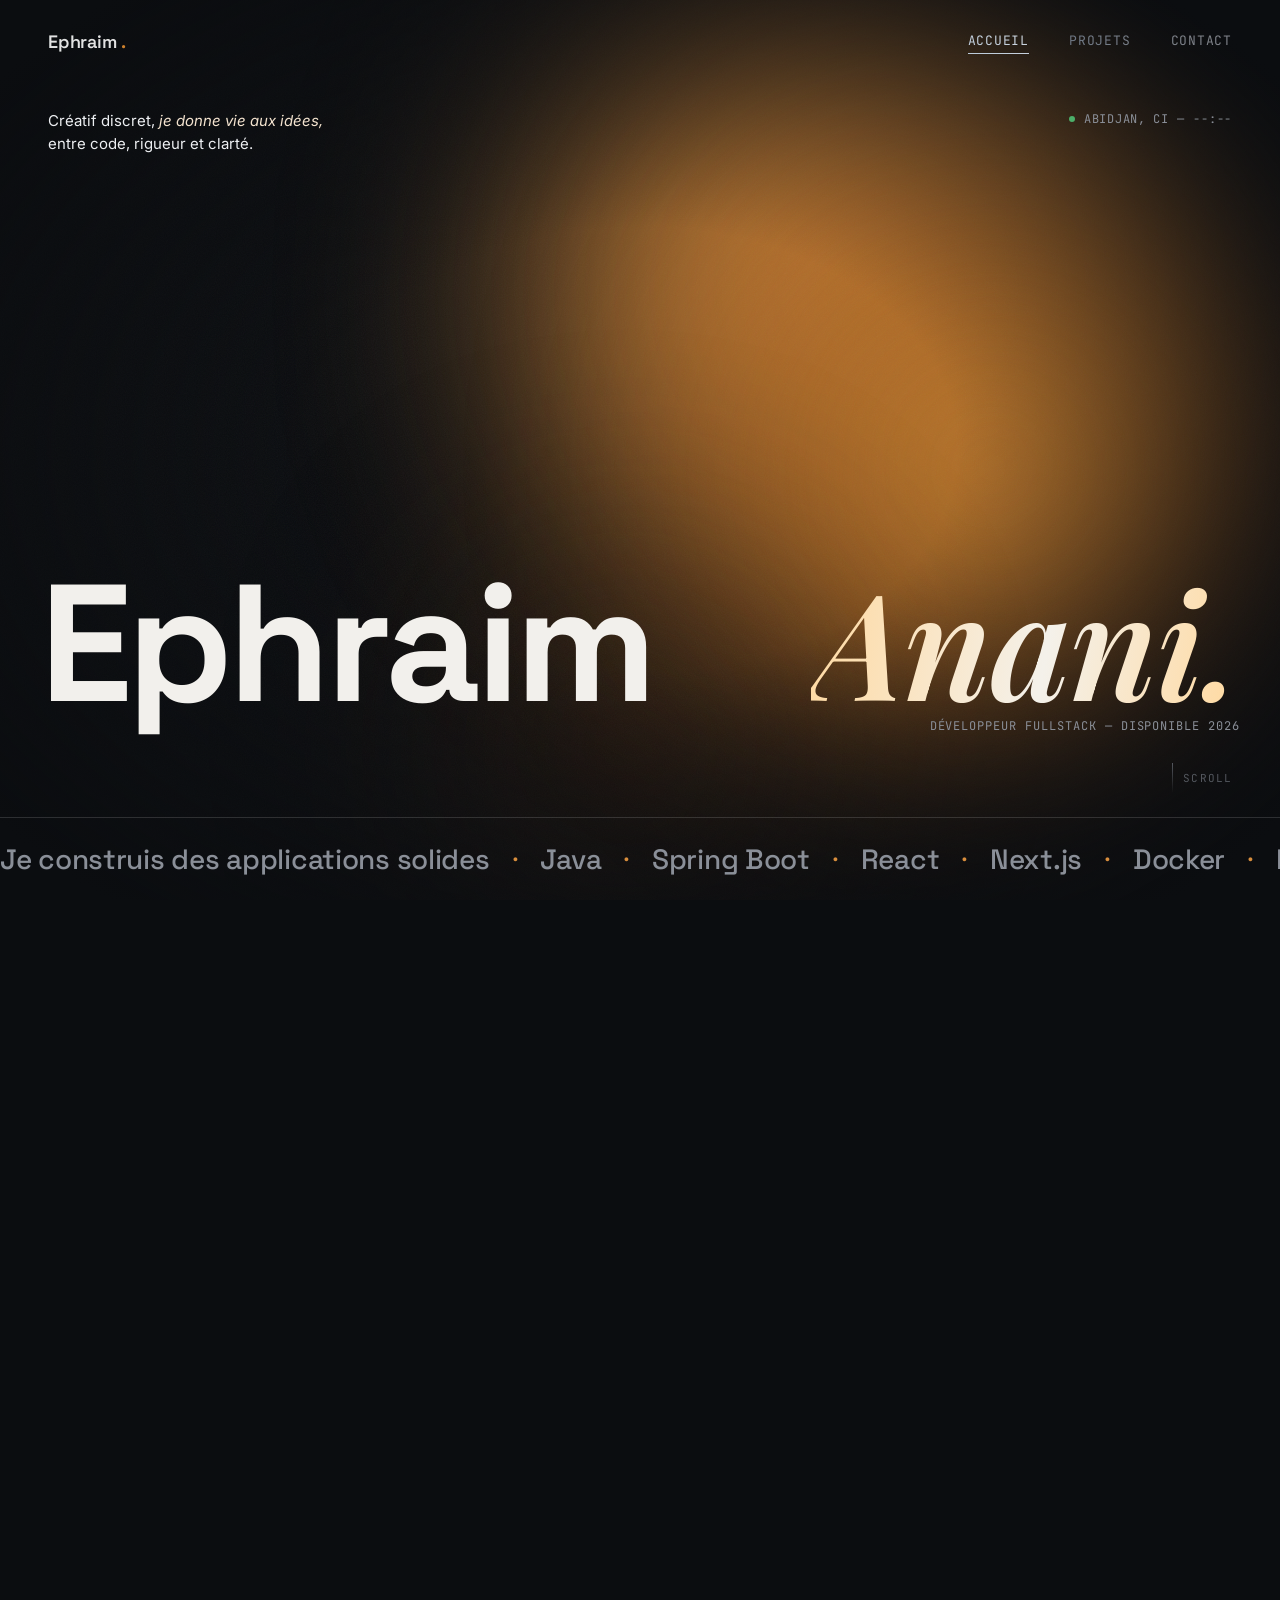
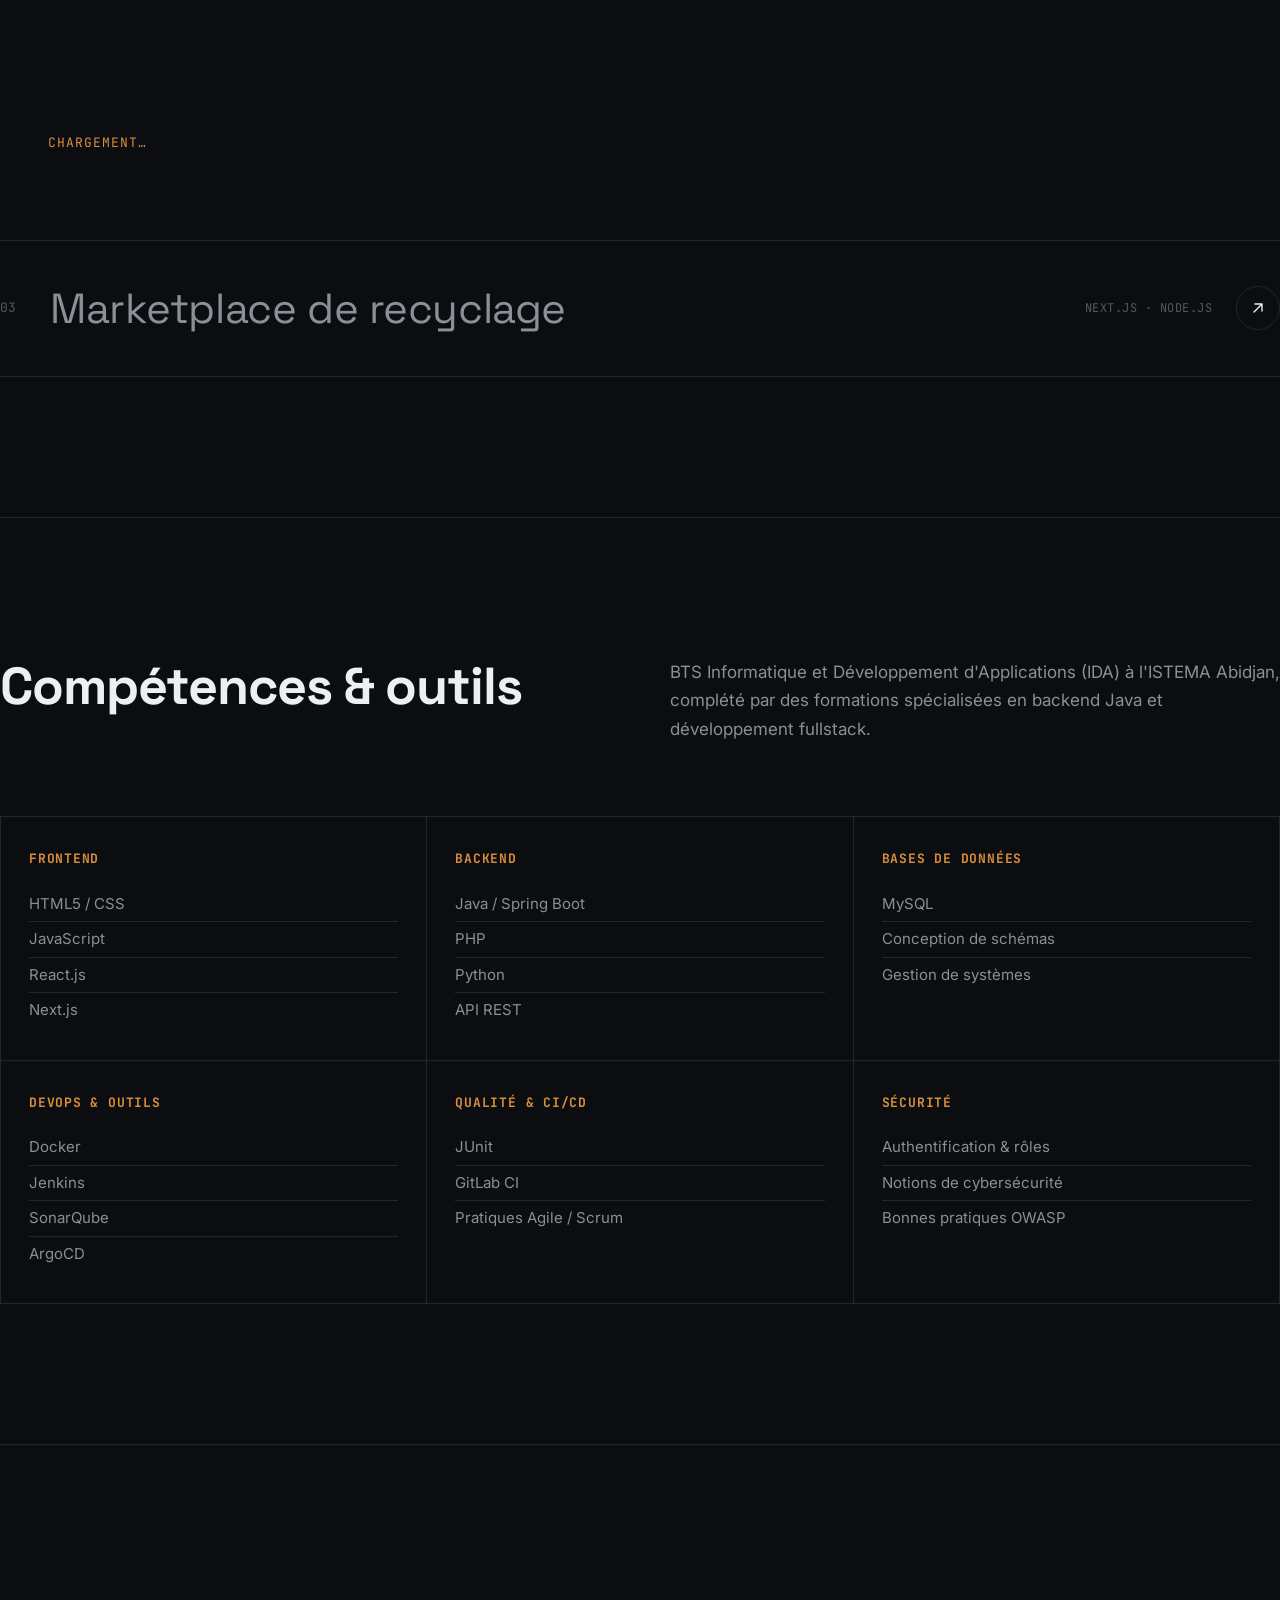
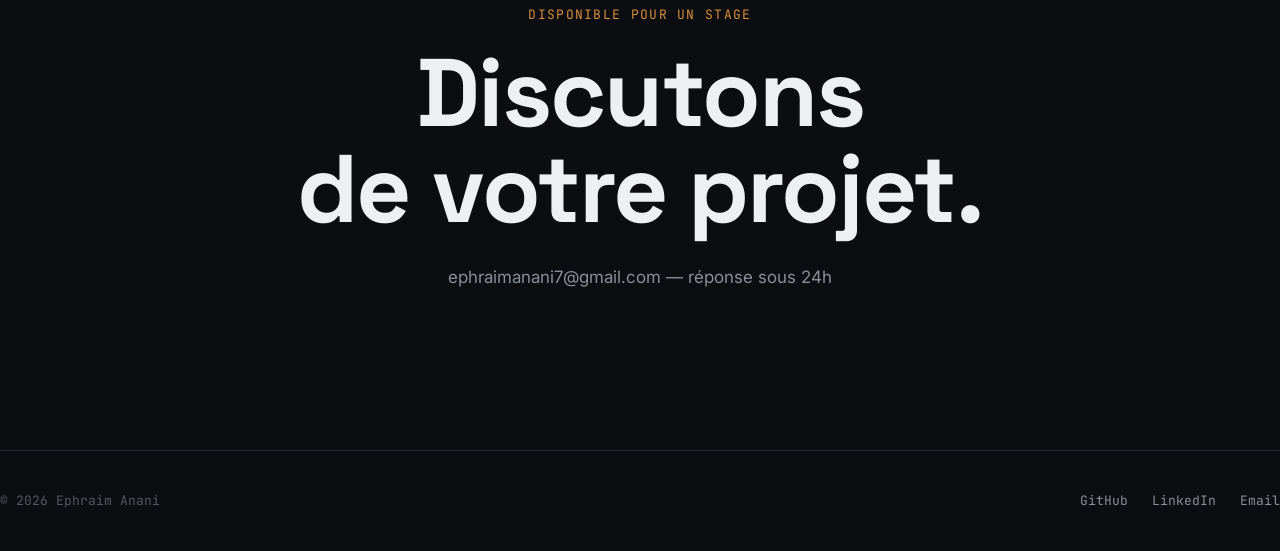
==== commit 2fa1218a: "version full hero propre sans section image" ====
--- a/index.html
+++ b/index.html
@@ -57,27 +57,42 @@
           Créatif discret, <em>je donne vie aux idées,</em><br />
           entre code, rigueur et clarté.
         </p>
+        <p class="hero-full-clock">
+          <span class="status-dot"></span>
+          Abidjan, CI — <span id="local-time">--:--</span>
+        </p>
       </div>
 
       <div class="hero-full-names">
         <span class="hf-firstname">Ephraim</span>
-        <span class="hf-lastname">Anani.</span>
-      </div>
-
-      <div class="hero-full-bar">
-        <span class="hf-version">→ V1.0</span>
-        <div class="hf-links">
-          <a href="https://github.com/" target="_blank" rel="noopener">GitHub</a>
-          <span class="sep">/</span>
-          <a href="https://linkedin.com/" target="_blank" rel="noopener">LinkedIn</a>
-          <span class="sep">/</span>
-          <a href="mailto:ephraimanani7@gmail.com">Email</a>
-        </div>
-        <nav class="hf-nav">
-          <a href="/works/">Work</a>
-          <a href="/contact/">Info</a>
-          <a href="/contact/">Contact</a>
-        </nav>
+        <div class="hf-lastname-wrap">
+          <span class="hf-lastname">Anani.</span>
+          <span class="hf-role">Développeur Fullstack — Disponible 2026</span>
+        </div>
+      </div>
+
+      <div class="hero-full-scrollcue" aria-hidden="true">
+        <span class="line-v"></span>
+        <span>Scroll</span>
+      </div>
+
+      <div class="hero-marquee" aria-hidden="true">
+        <div class="marquee-track">
+          <span class="marquee-set">
+            Je construis des applications solides <span class="dot-sep">·</span>
+            Java <span class="dot-sep">·</span> Spring Boot <span class="dot-sep">·</span>
+            React <span class="dot-sep">·</span> Next.js <span class="dot-sep">·</span>
+            Docker <span class="dot-sep">·</span> MySQL <span class="dot-sep">·</span>
+            Disponible pour un stage <span class="dot-sep">·</span>
+          </span>
+          <span class="marquee-set">
+            Je construis des applications solides <span class="dot-sep">·</span>
+            Java <span class="dot-sep">·</span> Spring Boot <span class="dot-sep">·</span>
+            React <span class="dot-sep">·</span> Next.js <span class="dot-sep">·</span>
+            Docker <span class="dot-sep">·</span> MySQL <span class="dot-sep">·</span>
+            Disponible pour un stage <span class="dot-sep">·</span>
+          </span>
+        </div>
       </div>
     </section>
 
--- a/css/style.css
+++ b/css/style.css
@@ -251,7 +251,7 @@
   position: relative;
   justify-self: end;
   width: 100%;
-  max-width: 380px;
+  max-width: 280px;
 }
 .hero-portrait .frame {
   position: relative;
@@ -441,7 +441,6 @@
 }
 @keyframes blink { 50% { opacity: 0; } }
 
-
 /* ============================================================
    HERO — fullscreen gradient variant (signature hero)
    ============================================================ */
@@ -450,11 +449,12 @@
   min-height: 100svh;
   display: flex;
   flex-direction: column;
-  justify-content: space-between;
+  justify-content: flex-start;
   overflow: hidden;
   background: var(--bg);
 }
 
+/* blurred amber/copper gradient field */
 .hero-full .glow-field {
   position: absolute;
   inset: 0;
@@ -519,7 +519,12 @@
 .hero-full-top {
   position: relative;
   z-index: 2;
-  padding: 36px 48px 0;
+  display: flex;
+  align-items: flex-start;
+  justify-content: space-between;
+  gap: 24px;
+  flex-wrap: wrap;
+  padding: 110px 48px 0;
 }
 .hero-full-tagline {
   font-size: 15px;
@@ -532,6 +537,19 @@
   color: #f3e3cf;
 }
 
+.hero-full-clock {
+  display: flex;
+  align-items: center;
+  gap: 9px;
+  font-family: var(--font-mono);
+  font-size: 12px;
+  letter-spacing: 0.06em;
+  text-transform: uppercase;
+  color: var(--text-dim);
+  white-space: nowrap;
+}
+.hero-full-clock .status-dot { width: 6px; height: 6px; }
+
 .hero-full-names {
   position: relative;
   z-index: 2;
@@ -540,7 +558,8 @@
   justify-content: space-between;
   flex-wrap: wrap;
   gap: 24px;
-  padding: 0 40px 28px;
+  padding: 0 40px;
+  margin-top: auto;
 }
 
 .hf-firstname {
@@ -550,6 +569,13 @@
   line-height: 0.85;
   letter-spacing: -0.03em;
   color: #f2f0ec;
+}
+
+.hf-lastname-wrap {
+  display: flex;
+  flex-direction: column;
+  align-items: flex-end;
+  gap: 14px;
 }
 
 .hf-lastname {
@@ -565,64 +591,91 @@
   color: transparent;
 }
 
-.hero-full-bar {
+.hf-role {
+  font-family: var(--font-mono);
+  font-size: 12px;
+  letter-spacing: 0.08em;
+  text-transform: uppercase;
+  color: var(--text-dim);
+  white-space: nowrap;
+}
+
+/* scroll cue, positioned above the marquee */
+.hero-full-scrollcue {
+  position: relative;
+  z-index: 2;
+  display: flex;
+  align-items: center;
+  gap: 10px;
+  align-self: flex-end;
+  margin: 28px 48px 0 auto;
+  font-family: var(--font-mono);
+  font-size: 11px;
+  letter-spacing: 0.1em;
+  text-transform: uppercase;
+  color: var(--text-faint);
+}
+.hero-full-scrollcue .line-v {
+  width: 1px; height: 30px;
+  background: linear-gradient(var(--text-faint), transparent);
+  position: relative;
+  overflow: hidden;
+}
+.hero-full-scrollcue .line-v::after {
+  content: "";
+  position: absolute;
+  top: -100%; left: 0; right: 0; height: 100%;
+  background: linear-gradient(var(--accent), transparent);
+  animation: scrollDrip 1.8s var(--ease-soft) infinite;
+}
+
+/* ---------- marquee ---------- */
+.hero-marquee {
   position: relative;
   z-index: 2;
   border-top: 1px solid rgba(255,255,255,0.14);
-  display: flex;
-  align-items: center;
-  justify-content: space-between;
-  padding: 22px 40px;
-  flex-wrap: wrap;
-  gap: 16px;
-}
-
-.hf-version {
-  display: flex;
-  align-items: center;
-  gap: 8px;
-  font-family: var(--font-mono);
-  font-size: 13px;
-  letter-spacing: 0.04em;
-  color: var(--text-dim);
-}
-
-.hf-links {
-  display: flex;
-  align-items: center;
-  gap: 14px;
-  font-family: var(--font-mono);
-  font-size: 13px;
-  letter-spacing: 0.04em;
-  text-transform: uppercase;
-  color: var(--text-dim);
-}
-.hf-links a:hover { color: var(--text); }
-.hf-links .sep { color: var(--text-faint); }
-
-.hf-nav {
-  display: flex;
-  gap: 28px;
-  font-family: var(--font-mono);
-  font-size: 13px;
-  letter-spacing: 0.04em;
-  text-transform: uppercase;
-  color: var(--text-dim);
-}
-.hf-nav a:hover, .hf-nav a.active { color: var(--text); }
+  overflow: hidden;
+  padding: 20px 0;
+  margin-top: 24px;
+}
+.marquee-track {
+  display: flex;
+  width: max-content;
+  animation: marqueeScroll 28s linear infinite;
+}
+.marquee-set {
+  display: inline-flex;
+  align-items: center;
+  white-space: nowrap;
+  font-family: var(--font-display);
+  font-size: clamp(18px, 2.4vw, 28px);
+  font-weight: 500;
+  letter-spacing: -0.01em;
+  color: var(--text-dim);
+  padding-right: 14px;
+}
+.marquee-set .dot-sep {
+  color: var(--accent);
+  margin: 0 22px;
+  font-family: var(--font-body);
+}
+@keyframes marqueeScroll {
+  from { transform: translateX(0); }
+  to { transform: translateX(-50%); }
+}
 
 @media (max-width: 880px) {
-  .hero-full-top { padding: 28px 24px 0; }
-  .hero-full-names { padding: 0 24px 20px; flex-direction: column; gap: 0; }
-  .hero-full-bar { padding: 18px 24px; }
-  .hf-links, .hf-nav { display: none; }
-}
-
-
-/* ============================================================
-   INTRO / about strip
-   ============================================================ */
-   
+  .hero-full-top { padding: 96px 24px 0; flex-direction: column; gap: 14px; }
+  .hero-full-names { padding: 0 24px; flex-direction: column; align-items: flex-start; gap: 8px; margin-top: 40px; }
+  .hf-lastname-wrap { align-items: flex-start; }
+  .hero-full-scrollcue { display: none; }
+  .marquee-set { font-size: 16px; }
+}
+
+@media (prefers-reduced-motion: reduce) {
+  .marquee-track { animation: none; }
+}
+
 .intro {
   padding: 140px 0;
   border-top: 1px solid var(--line);
@@ -907,4 +960,4 @@
     transition-duration: 0.001ms !important;
     scroll-behavior: auto !important;
   }
-}
+}
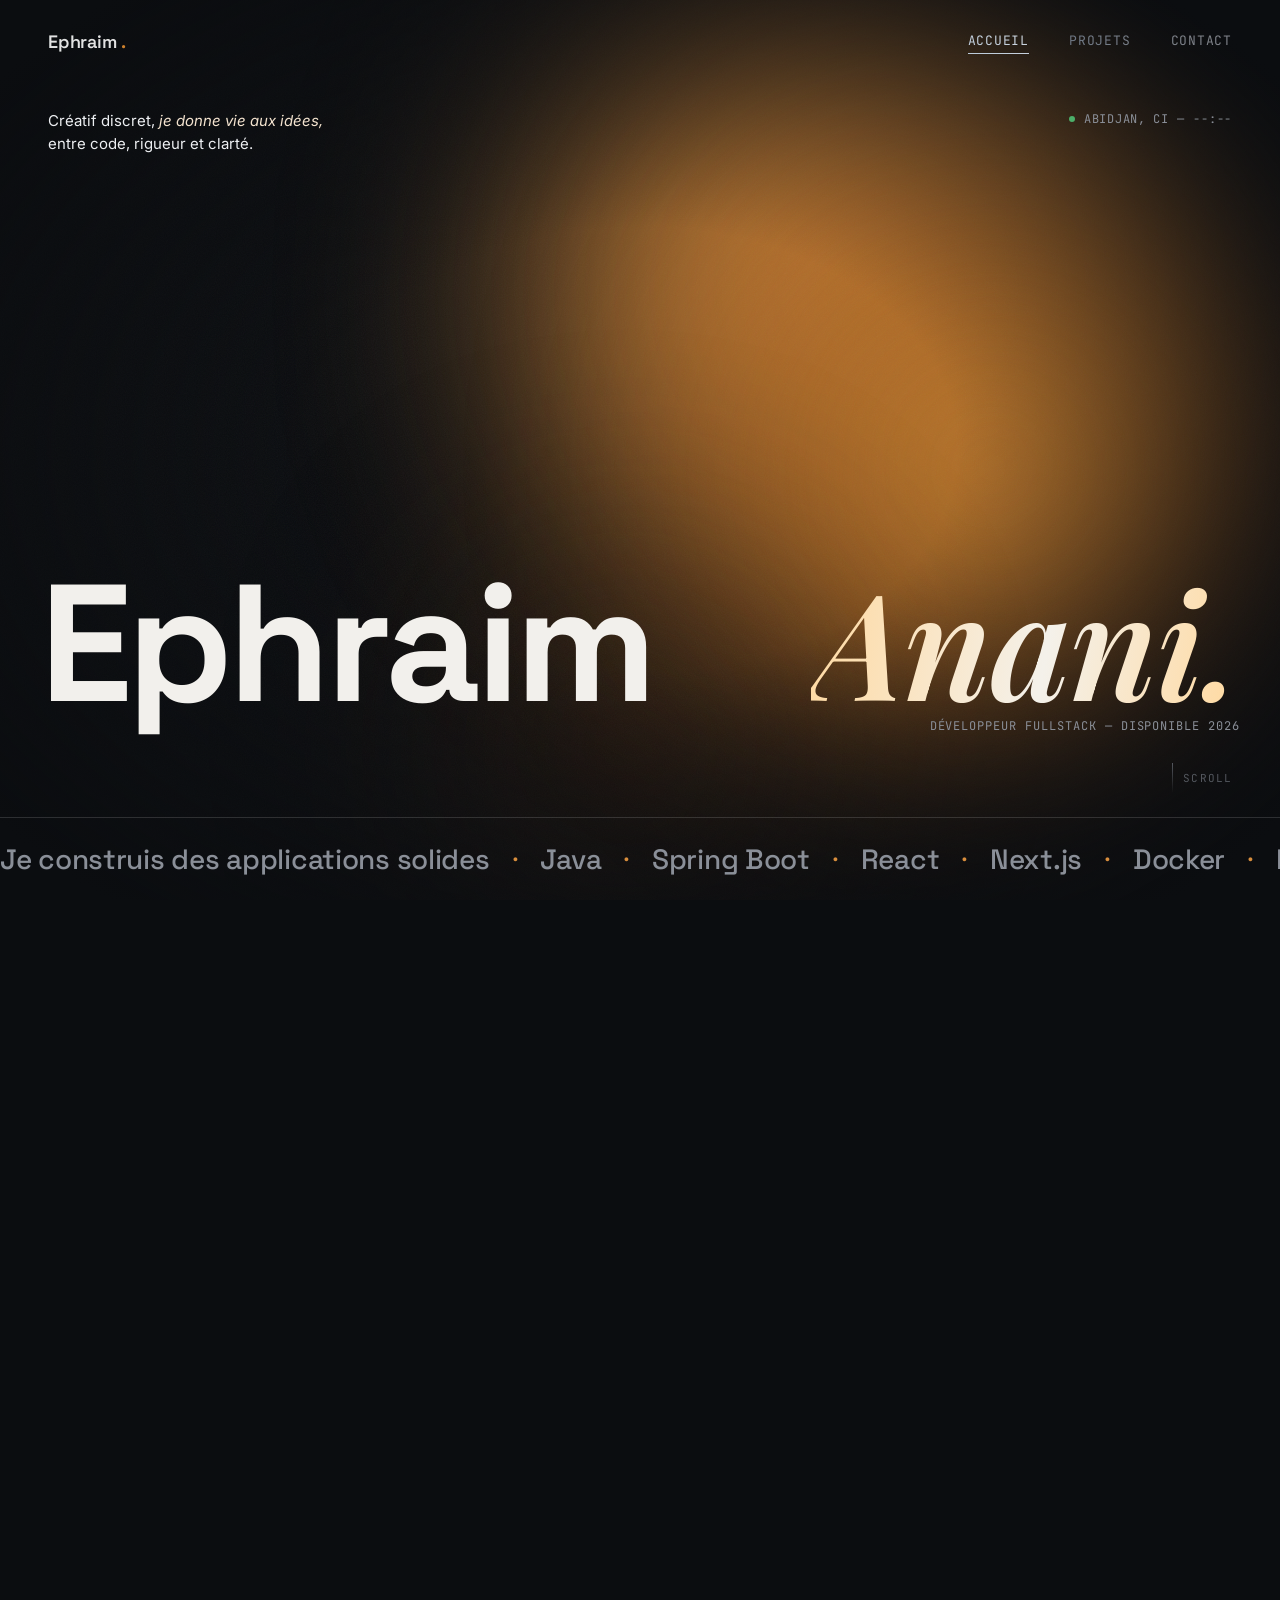
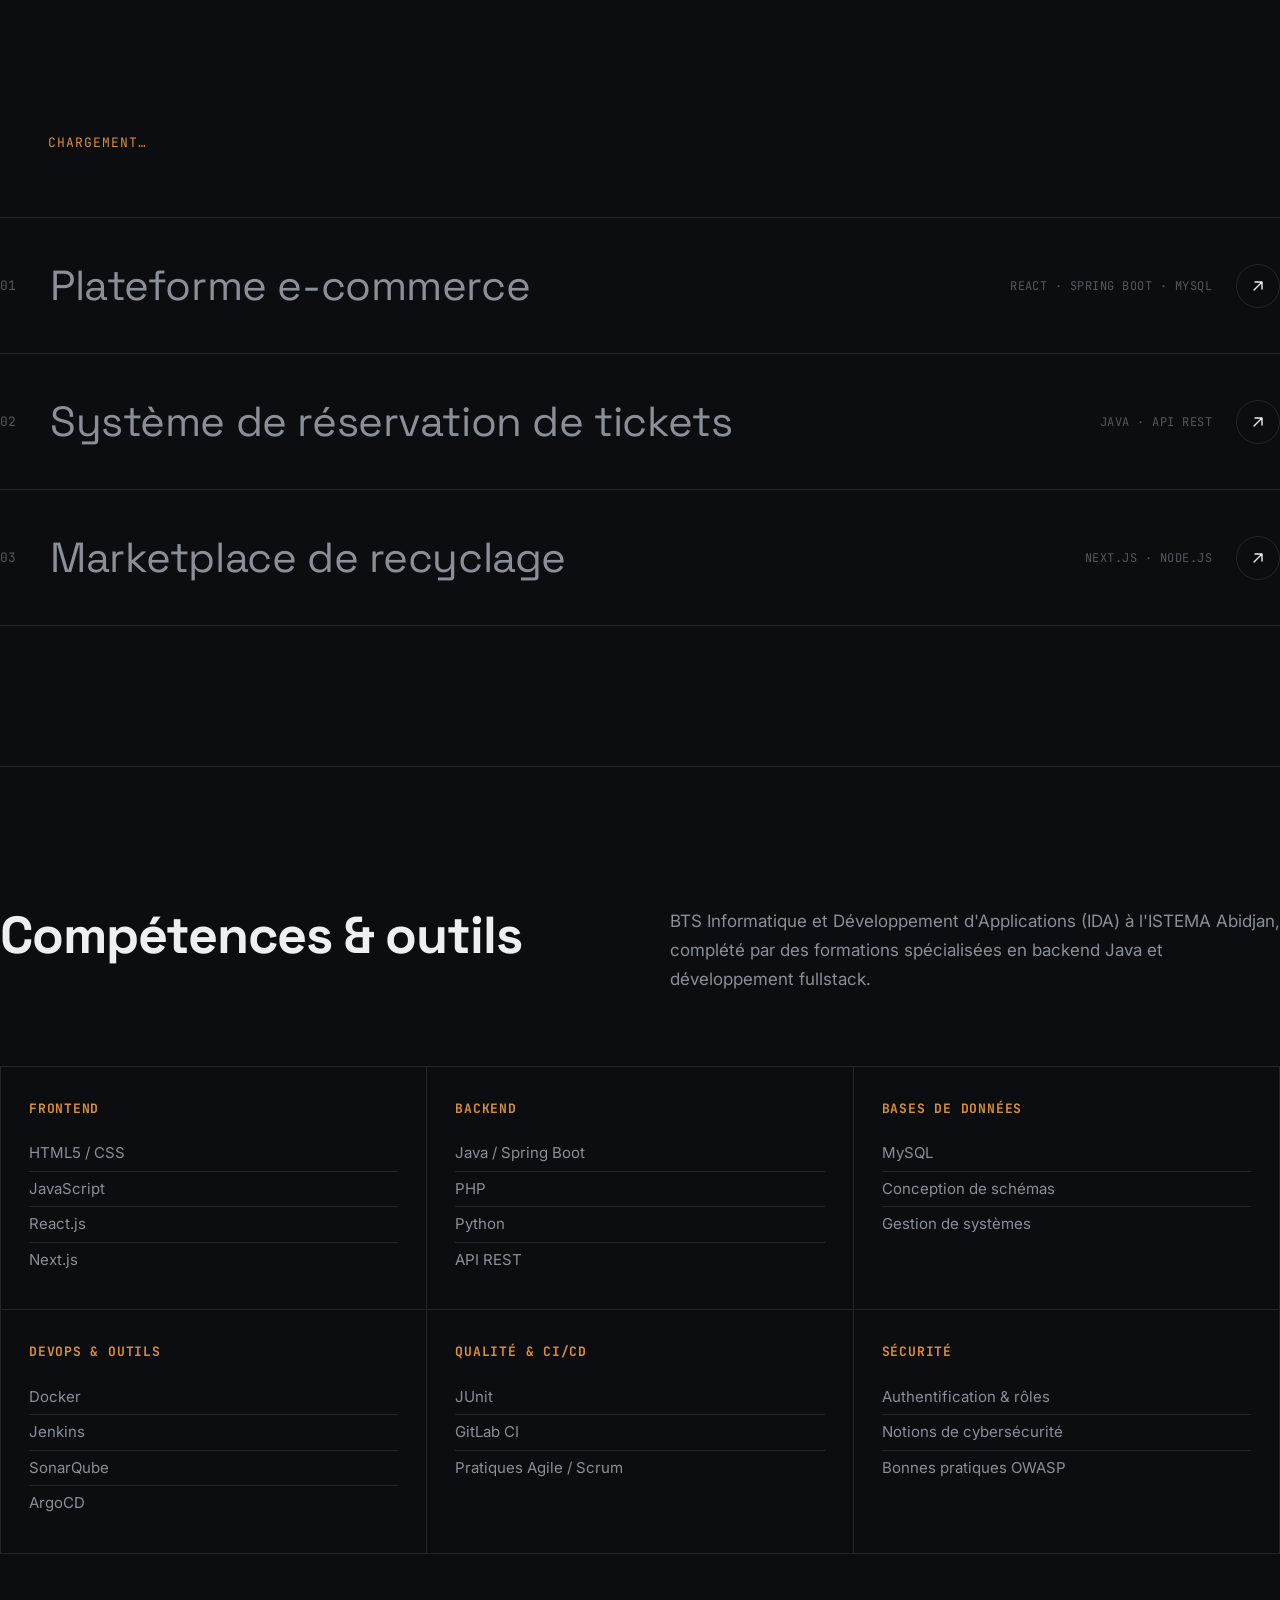
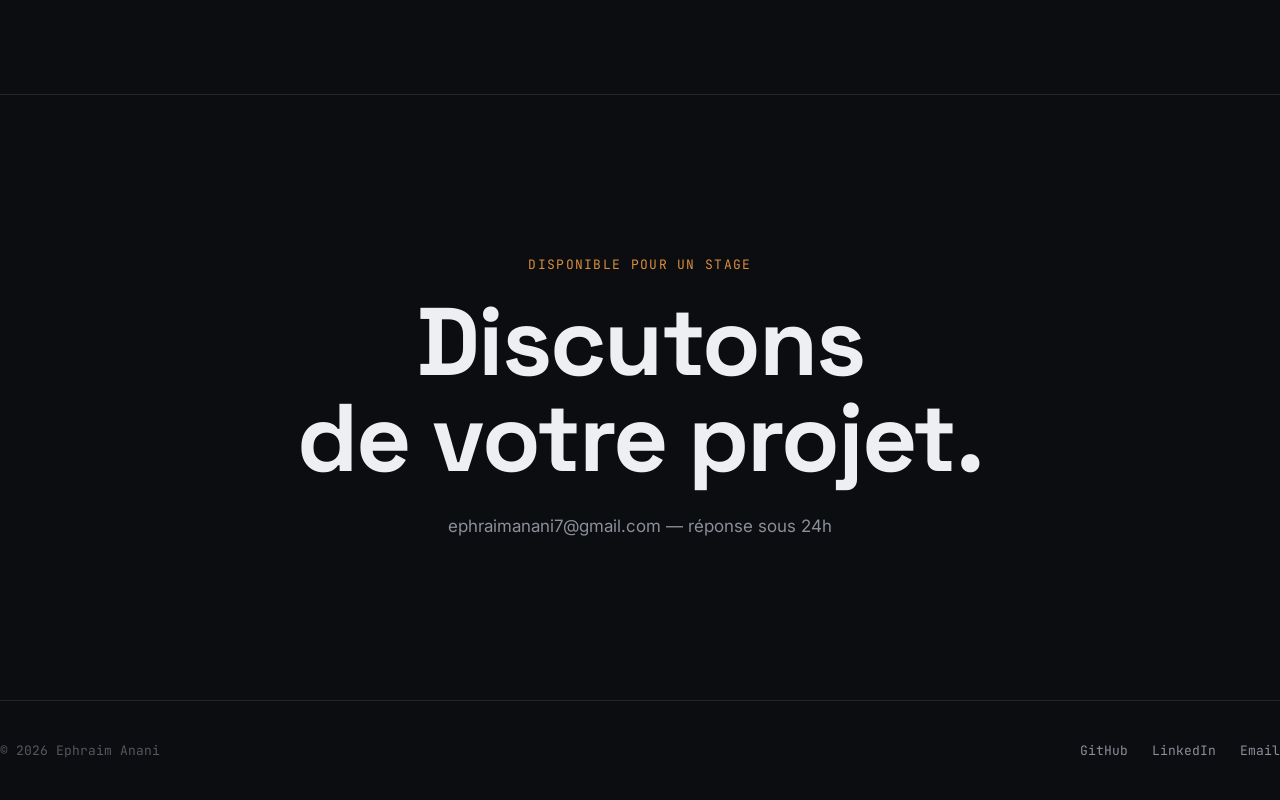
==== commit f6d6bad9: "fixed photo and hero" ====
--- a/index.html
+++ b/index.html
@@ -42,7 +42,6 @@
 
   <main>
     <!-- HERO -->
-    <!-- HERO -->
     <section class="hero-full">
       <div class="glow-field" aria-hidden="true">
         <span class="glow-1"></span>
@@ -97,23 +96,34 @@
     </section>
 
     <!-- INTRO -->
-    <section class="intro shell">
-      <div class="intro-grid">
-        <p class="intro-statement">
-          Curieux, rigoureux,<br />
-          <span class="dim">orienté résultat.</span>
-        </p>
-        <div class="intro-body">
-          <p data-reveal>
-            Étudiant en BTS Informatique et Développement d'Applications, j'ai été formé au
-            <strong>backend Java/Spring Boot</strong> à l'Atos Digital Academy, puis au
-            <strong>développement fullstack</strong> à Epitech via le programme WeCode.
+    <!-- ABOUT -->
+    <section class="about shell">
+      <div class="about-grid">
+        <div class="about-portrait" data-reveal>
+          <div class="frame">
+            <img src="/assets/images/ephraim-portrait.jpg" alt="Portrait d'Ephraim Anani" />
+            <span class="corner" aria-hidden="true"></span>
+            <span class="tag"><span class="status-dot"></span>Ouvert aux opportunités</span>
+          </div>
+        </div>
+
+        <div class="about-text">
+          <p class="about-statement" data-reveal>
+            Curieux, rigoureux,<br />
+            <span class="dim">orienté résultat.</span>
           </p>
-          <p data-reveal>
-            J'aime comprendre un problème avant de coder une solution&nbsp;: conception d'API,
-            authentification, CI/CD, qualité de code — chaque projet est l'occasion de renforcer
-            mes fondations techniques tout en soignant l'expérience finale.
-          </p>
+          <div class="about-body">
+            <p data-reveal>
+              Étudiant en BTS Informatique et Développement d'Applications, j'ai été formé au
+              <strong>backend Java/Spring Boot</strong> à l'Atos Digital Academy, puis au
+              <strong>développement fullstack</strong> à Epitech via le programme WeCode.
+            </p>
+            <p data-reveal>
+              J'aime comprendre un problème avant de coder une solution&nbsp;: conception d'API,
+              authentification, CI/CD, qualité de code — chaque projet est l'occasion de renforcer
+              mes fondations techniques tout en soignant l'expérience finale.
+            </p>
+          </div>
         </div>
       </div>
     </section>
--- a/css/style.css
+++ b/css/style.css
@@ -222,77 +222,8 @@
 }
 
 /* ============================================================
-   HERO
-   ============================================================ */
-.hero {
-  min-height: 100svh;
-  display: flex;
-  flex-direction: column;
-  justify-content: center;
-  padding: 140px 0 80px;
-  position: relative;
-}
-
-.hero-top {
-  display: grid;
-  grid-template-columns: 1fr 280px;
-  gap: 48px;
-  align-items: start;
-}
-
-@media (max-width: 980px) {
-  .hero-top { grid-template-columns: 1fr; }
-}
-
-.hero-text { min-width: 0; }
-
-/* ---------- portrait ---------- */
-.hero-portrait {
-  position: relative;
-  justify-self: end;
-  width: 100%;
-  max-width: 280px;
-}
-.hero-portrait .frame {
-  position: relative;
-  border-radius: 14px;
-  overflow: hidden;
-  border: 1px solid var(--line);
-  aspect-ratio: 4/5;
-  background: var(--bg-card);
-}
-.hero-portrait .frame img {
-  width: 100%; height: 100%;
-  object-fit: cover;
-  filter: grayscale(8%) contrast(1.03);
-}
-.hero-portrait .corner {
-  position: absolute;
-  top: -1px; right: -1px;
-  width: 56px; height: 56px;
-  background: var(--accent);
-  clip-path: polygon(100% 0, 0 0, 100% 100%);
-}
-.hero-portrait .tag {
-  position: absolute;
-  left: 14px; bottom: 14px;
-  display: flex;
-  align-items: center;
-  gap: 8px;
-  padding: 8px 12px;
-  background: rgba(11,13,16,0.72);
-  backdrop-filter: blur(6px);
-  border: 1px solid rgba(255,255,255,0.08);
-  border-radius: 100px;
-  font-family: var(--font-mono);
-  font-size: 11px;
-  letter-spacing: 0.04em;
-  color: var(--text);
-  text-transform: uppercase;
-}
-.hero-portrait .tag .status-dot {
-  width: 6px; height: 6px;
-}
+   Shared status indicator (used in About + Hero clock)
+   ============================================================ */
 .status-dot {
   display: inline-block;
   width: 8px; height: 8px;
@@ -306,140 +237,10 @@
   70% { box-shadow: 0 0 0 8px rgba(76,175,106,0); }
   100% { box-shadow: 0 0 0 0 rgba(76,175,106,0); }
 }
-
-@media (max-width: 980px) {
-  .hero-portrait {
-    justify-self: start;
-    max-width: 180px;
-    margin-top: 8px;
-  }
-}
-
-.hero-kicker {
-  font-family: var(--font-mono);
-  font-size: 14px;
-  color: var(--text-dim);
-  letter-spacing: 0.04em;
-  margin-bottom: 28px;
-  overflow: hidden;
-}
-
-.hero-title {
-  font-family: var(--font-display);
-  font-weight: 600;
-  font-size: clamp(48px, 9vw, 128px);
-  line-height: 0.96;
-  letter-spacing: -0.02em;
-  color: var(--text);
-}
-.hero-title .line { overflow: hidden; }
-.hero-title .line span { display: inline-block; }
-.hero-title .accent { color: var(--accent); font-style: italic; }
-
-.hero-sub {
-  margin-top: 36px;
-  max-width: 560px;
-  font-size: 19px;
-  line-height: 1.6;
-  color: var(--text-dim);
-}
-
-.hero-bottom {
-  display: flex;
-  align-items: flex-end;
-  justify-content: space-between;
-  margin-top: 64px;
-  gap: 40px;
-  flex-wrap: wrap;
-}
-
-.hero-socials {
-  display: flex;
-  gap: 28px;
-}
-.hero-socials a {
-  font-family: var(--font-mono);
-  font-size: 13px;
-  color: var(--text-dim);
-  letter-spacing: 0.04em;
-}
-.hero-socials a:hover { color: var(--accent); }
-
-.scroll-cue {
-  display: flex;
-  align-items: center;
-  gap: 12px;
-  font-family: var(--font-mono);
-  font-size: 12px;
-  color: var(--text-faint);
-  text-transform: uppercase;
-  letter-spacing: 0.1em;
-}
-.scroll-cue .line-v {
-  width: 1px; height: 40px;
-  background: linear-gradient(var(--text-faint), transparent);
-  position: relative;
-  overflow: hidden;
-}
-.scroll-cue .line-v::after {
-  content: "";
-  position: absolute;
-  top: -100%; left: 0; right: 0; height: 100%;
-  background: linear-gradient(var(--accent), transparent);
-  animation: scrollDrip 1.8s var(--ease-soft) infinite;
-}
 @keyframes scrollDrip {
   0% { top: -100%; }
   100% { top: 100%; }
 }
-
-/* ---------- terminal block (signature element) ---------- */
-.terminal {
-  margin-top: 56px;
-  max-width: 620px;
-  background: var(--bg-card);
-  border: 1px solid var(--line);
-  border-radius: 12px;
-  overflow: hidden;
-  box-shadow: 0 40px 80px -40px rgba(0,0,0,0.6);
-}
-.terminal-bar {
-  display: flex;
-  align-items: center;
-  gap: 8px;
-  padding: 12px 16px;
-  border-bottom: 1px solid var(--line);
-}
-.terminal-bar span {
-  width: 10px; height: 10px;
-  border-radius: 50%;
-  background: var(--line);
-}
-.terminal-bar .label {
-  margin-left: 8px;
-  font-family: var(--font-mono);
-  font-size: 11px;
-  color: var(--text-faint);
-  letter-spacing: 0.04em;
-}
-.terminal-body {
-  padding: 22px 20px 26px;
-  font-family: var(--font-mono);
-  font-size: 14px;
-  line-height: 1.85;
-  min-height: 168px;
-}
-.terminal-body .prompt { color: var(--accent); }
-.terminal-body .out { color: var(--text-dim); }
-.terminal-body .cursor {
-  display: inline-block;
-  width: 7px; height: 15px;
-  background: var(--accent);
-  vertical-align: middle;
-  margin-left: 2px;
-  animation: blink 1s steps(1) infinite;
-}
-@keyframes blink { 50% { opacity: 0; } }
 
 /* ============================================================
    HERO — fullscreen gradient variant (signature hero)
@@ -676,28 +477,74 @@
   .marquee-track { animation: none; }
 }
 
-.intro {
+.about {
   padding: 140px 0;
   border-top: 1px solid var(--line);
 }
-.intro-grid {
+.about-grid {
   display: grid;
-  grid-template-columns: 1fr 1.4fr;
-  gap: 60px;
-}
-.intro-statement {
+  grid-template-columns: 280px 1fr;
+  gap: 64px;
+  align-items: start;
+}
+
+/* portrait reuses the hero-portrait visual language */
+.about-portrait { width: 100%; }
+.about-portrait .frame {
+  position: relative;
+  border-radius: 14px;
+  overflow: hidden;
+  border: 1px solid var(--line);
+  aspect-ratio: 5/8;
+  background: var(--bg-card);
+}
+.about-portrait .frame img {
+  width: 100%; height: 100%;
+  object-fit: cover;
+  filter: grayscale(8%) contrast(1.03);
+}
+.about-portrait .corner {
+  position: absolute;
+  top: -1px; right: -1px;
+  width: 52px; height: 52px;
+  background: var(--accent);
+  clip-path: polygon(100% 0, 0 0, 100% 100%);
+}
+.about-portrait .tag {
+  position: absolute;
+  left: 14px; bottom: 14px;
+  display: flex;
+  align-items: center;
+  gap: 8px;
+  padding: 8px 12px;
+  background: rgba(11,13,16,0.72);
+  backdrop-filter: blur(6px);
+  border: 1px solid rgba(255,255,255,0.08);
+  border-radius: 100px;
+  font-family: var(--font-mono);
+  font-size: 11px;
+  letter-spacing: 0.04em;
+  color: var(--text);
+  text-transform: uppercase;
+}
+.about-portrait .tag .status-dot { width: 6px; height: 6px; }
+
+.about-text { padding-top: 4px; }
+.about-statement {
   font-family: var(--font-display);
   font-size: clamp(26px, 3vw, 38px);
   line-height: 1.3;
   letter-spacing: -0.01em;
-}
-.intro-statement .dim { color: var(--text-faint); }
-.intro-body p { color: var(--text-dim); font-size: 17px; line-height: 1.75; margin-bottom: 20px; }
-.intro-body p:last-child { margin-bottom: 0; }
-.intro-body strong { color: var(--text); font-weight: 500; }
+  margin-bottom: 28px;
+}
+.about-statement .dim { color: var(--text-faint); }
+.about-body p { color: var(--text-dim); font-size: 17px; line-height: 1.75; margin-bottom: 20px; }
+.about-body p:last-child { margin-bottom: 0; }
+.about-body strong { color: var(--text); font-weight: 500; }
 
 @media (max-width: 880px) {
-  .intro-grid { grid-template-columns: 1fr; gap: 32px; }
+  .about-grid { grid-template-columns: 1fr; gap: 32px; }
+  .about-portrait { max-width: 220px; }
 }
 
 /* ============================================================
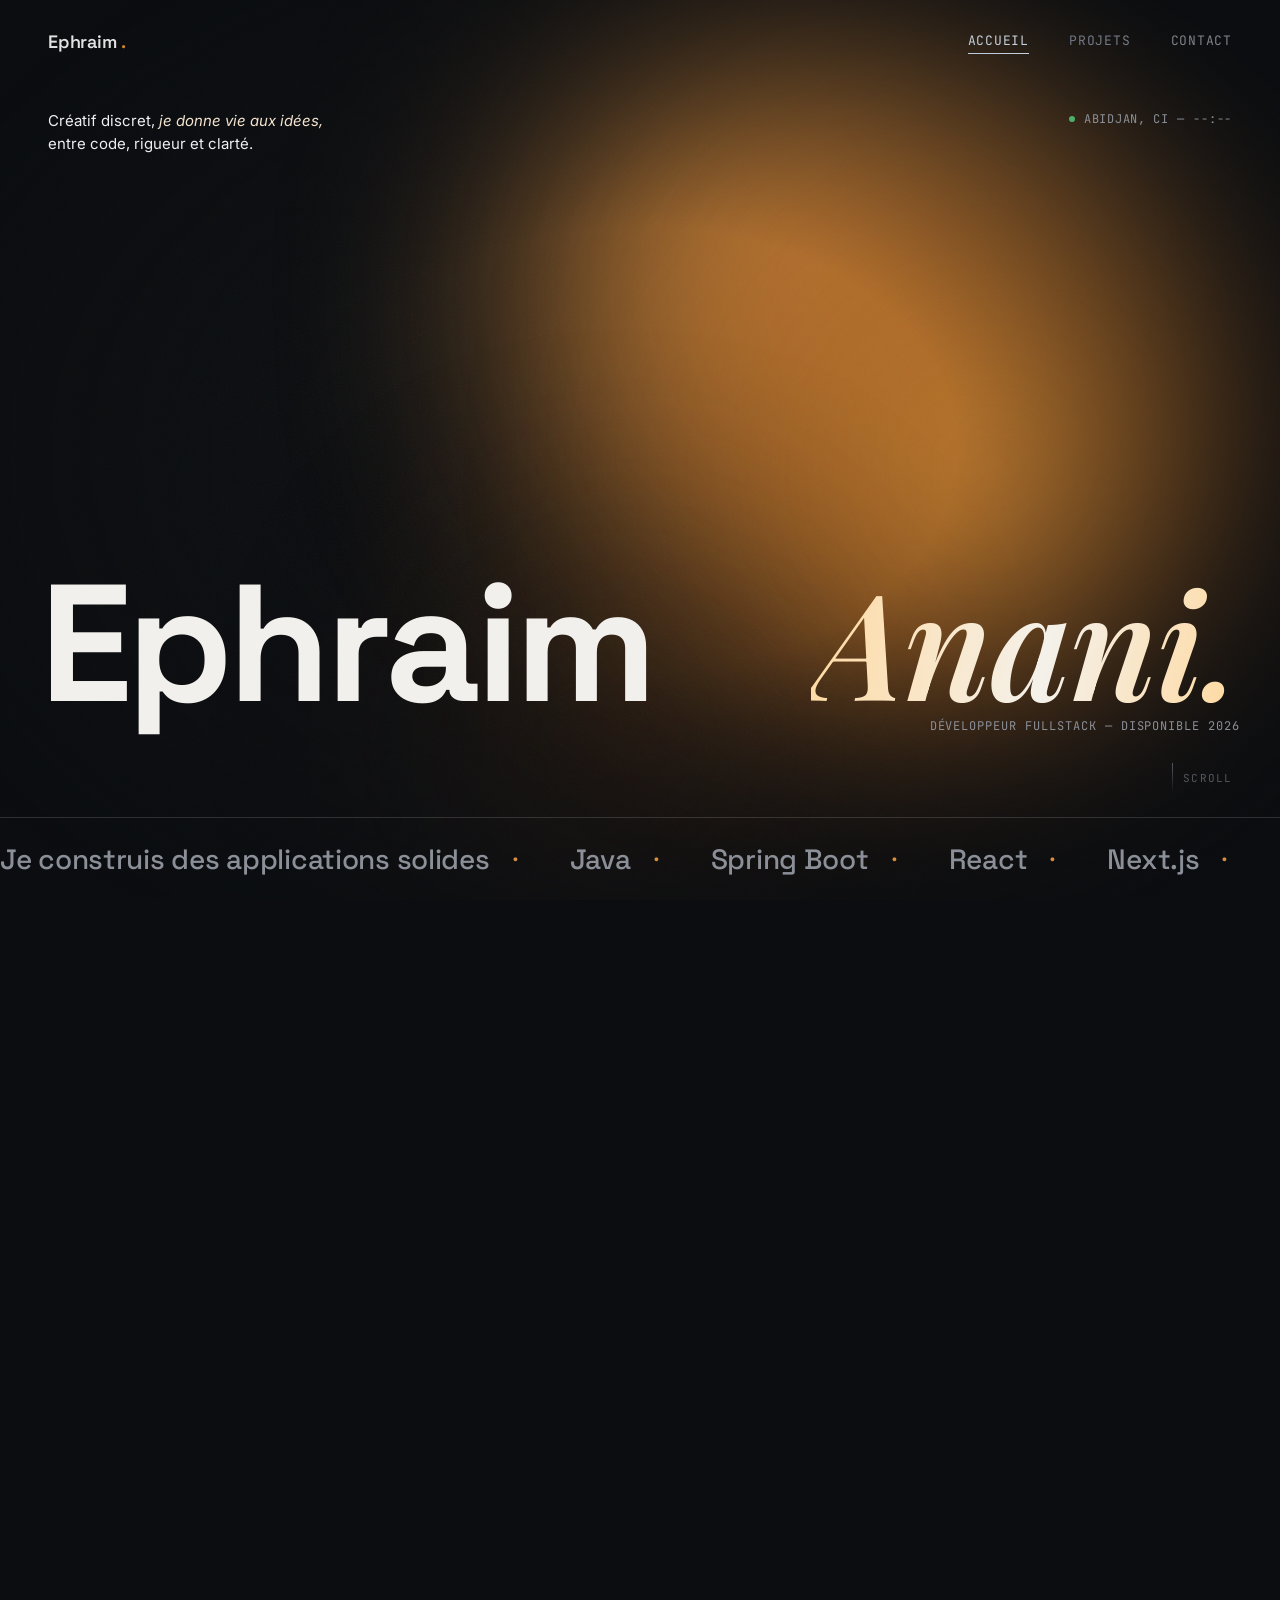
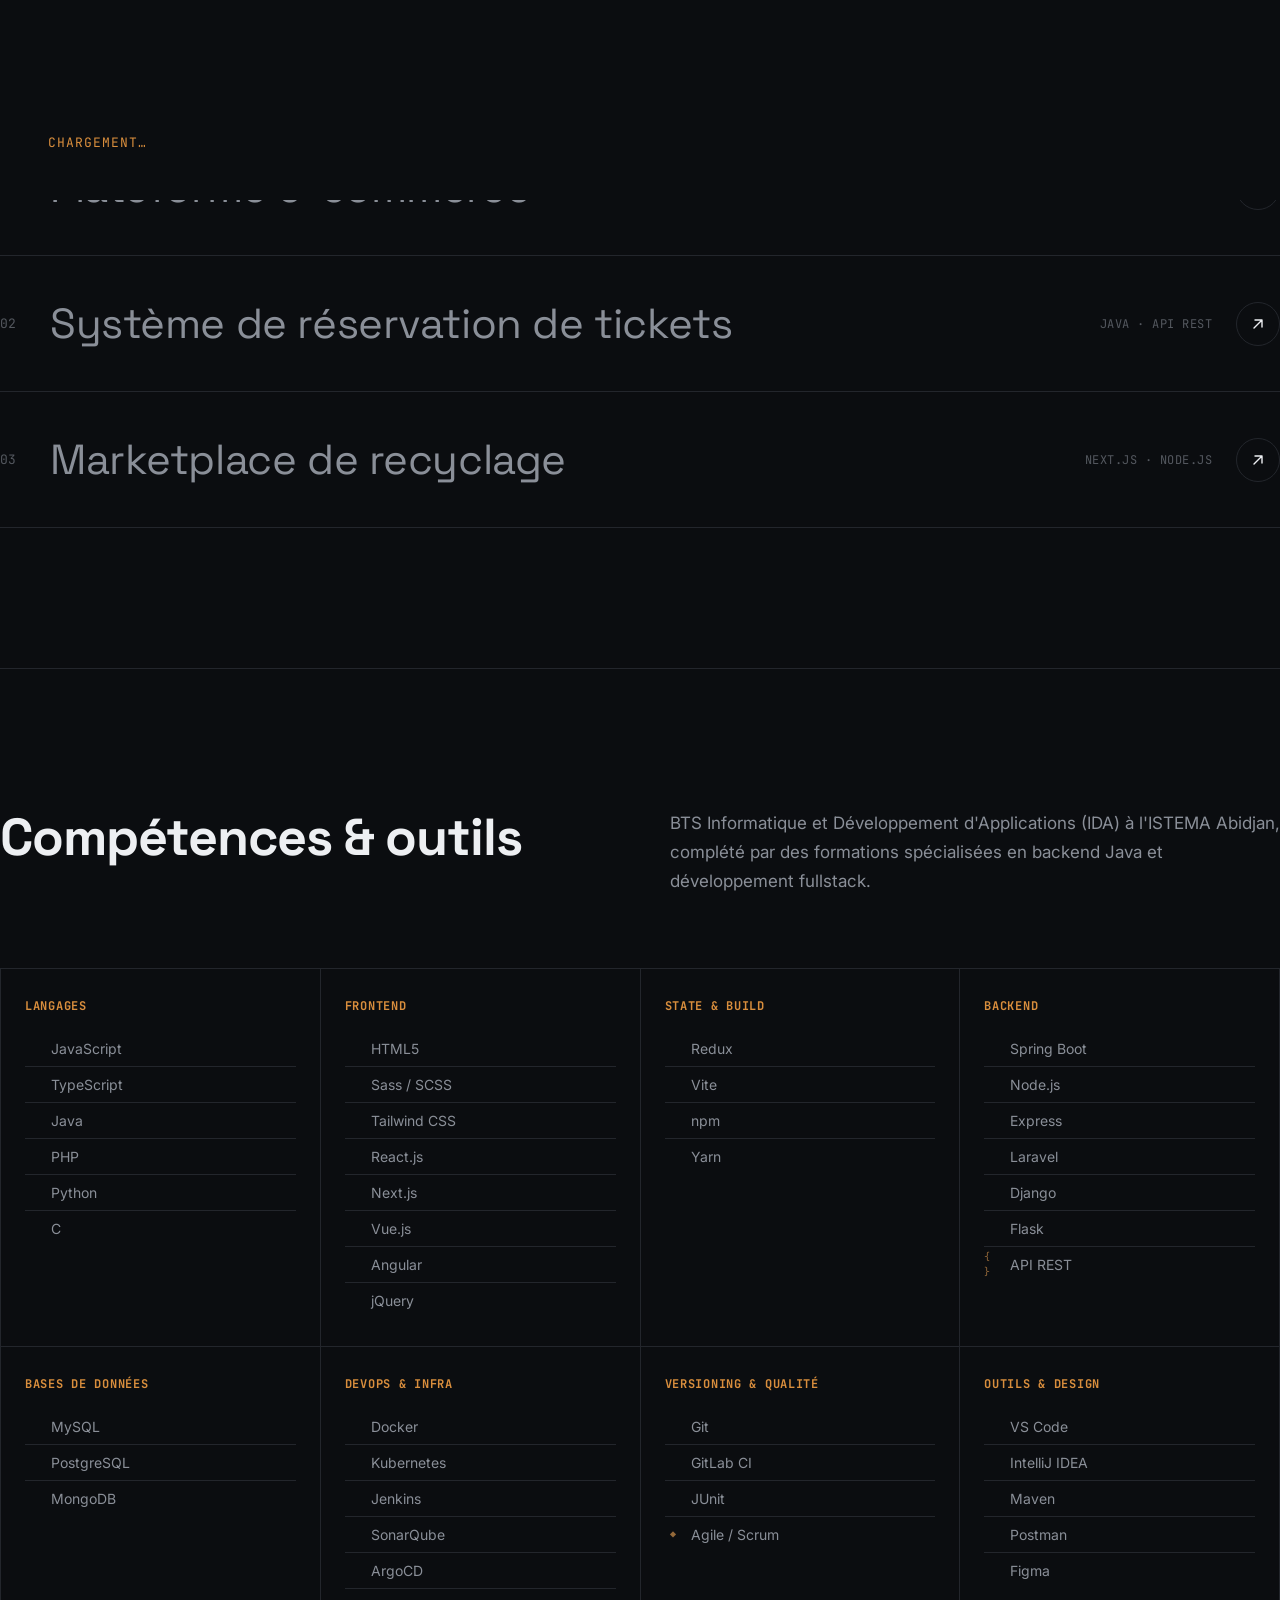
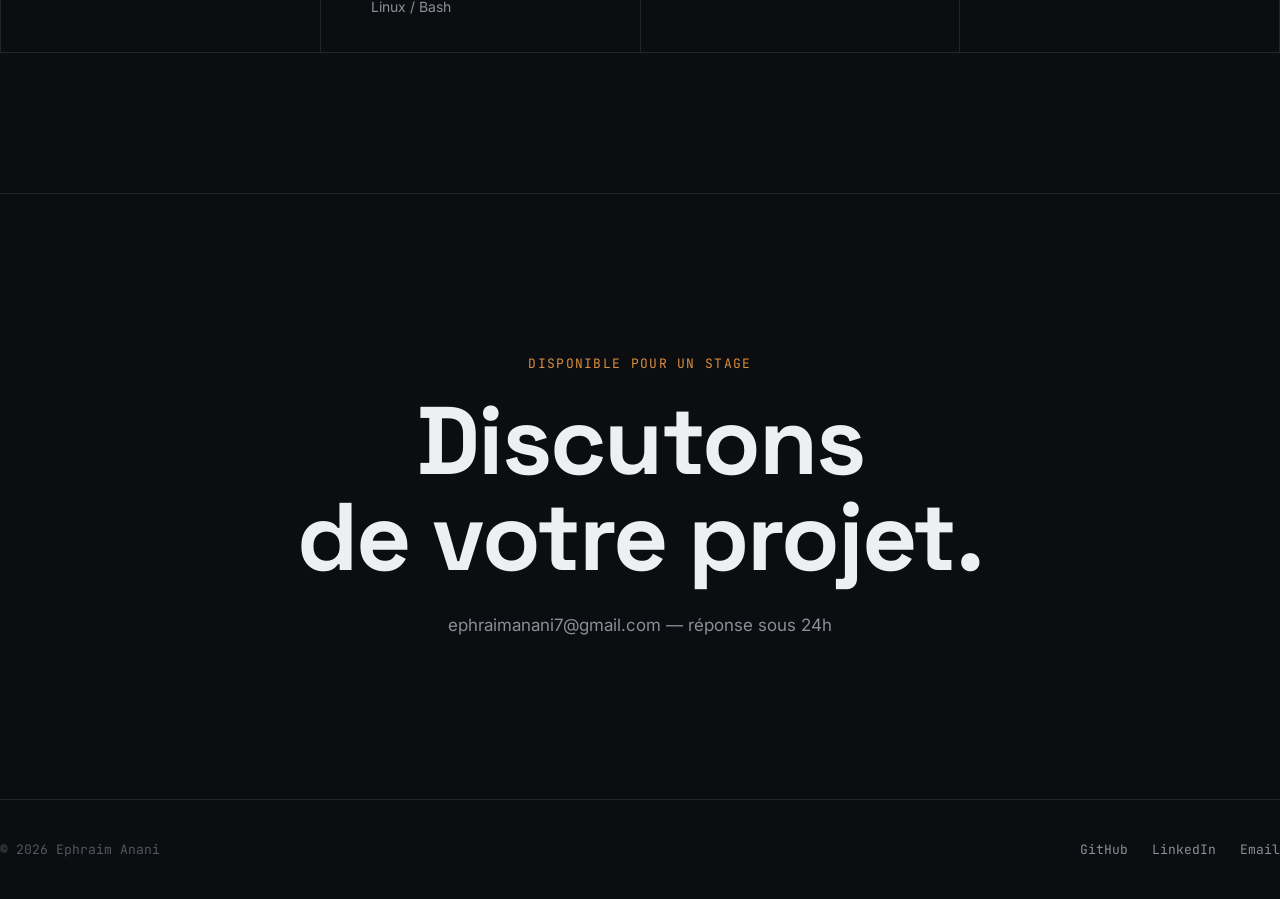
==== commit 59b68efd: "last commit for before the job fair: icon added" ====
--- a/index.html
+++ b/index.html
@@ -78,18 +78,24 @@
       <div class="hero-marquee" aria-hidden="true">
         <div class="marquee-track">
           <span class="marquee-set">
-            Je construis des applications solides <span class="dot-sep">·</span>
-            Java <span class="dot-sep">·</span> Spring Boot <span class="dot-sep">·</span>
-            React <span class="dot-sep">·</span> Next.js <span class="dot-sep">·</span>
-            Docker <span class="dot-sep">·</span> MySQL <span class="dot-sep">·</span>
-            Disponible pour un stage <span class="dot-sep">·</span>
+            <span class="m-item">Je construis des applications solides</span> <span class="dot-sep">·</span>
+            <span class="m-item"><img class="marquee-icon" src="https://cdn.simpleicons.org/java/d98e3d" alt="" loading="lazy" />Java</span> <span class="dot-sep">·</span>
+            <span class="m-item"><img class="marquee-icon" src="https://cdn.simpleicons.org/spring/d98e3d" alt="" loading="lazy" />Spring Boot</span> <span class="dot-sep">·</span>
+            <span class="m-item"><img class="marquee-icon" src="https://cdn.simpleicons.org/react/d98e3d" alt="" loading="lazy" />React</span> <span class="dot-sep">·</span>
+            <span class="m-item"><img class="marquee-icon" src="https://cdn.simpleicons.org/nextdotjs/d98e3d" alt="" loading="lazy" />Next.js</span> <span class="dot-sep">·</span>
+            <span class="m-item"><img class="marquee-icon" src="https://cdn.simpleicons.org/docker/d98e3d" alt="" loading="lazy" />Docker</span> <span class="dot-sep">·</span>
+            <span class="m-item"><img class="marquee-icon" src="https://cdn.simpleicons.org/mysql/d98e3d" alt="" loading="lazy" />MySQL</span> <span class="dot-sep">·</span>
+            <span class="m-item">Disponible pour un stage</span> <span class="dot-sep">·</span>
           </span>
           <span class="marquee-set">
-            Je construis des applications solides <span class="dot-sep">·</span>
-            Java <span class="dot-sep">·</span> Spring Boot <span class="dot-sep">·</span>
-            React <span class="dot-sep">·</span> Next.js <span class="dot-sep">·</span>
-            Docker <span class="dot-sep">·</span> MySQL <span class="dot-sep">·</span>
-            Disponible pour un stage <span class="dot-sep">·</span>
+            <span class="m-item">Je construis des applications solides</span> <span class="dot-sep">·</span>
+            <span class="m-item"><img class="marquee-icon" src="https://cdn.simpleicons.org/java/d98e3d" alt="" loading="lazy" />Java</span> <span class="dot-sep">·</span>
+            <span class="m-item"><img class="marquee-icon" src="https://cdn.simpleicons.org/spring/d98e3d" alt="" loading="lazy" />Spring Boot</span> <span class="dot-sep">·</span>
+            <span class="m-item"><img class="marquee-icon" src="https://cdn.simpleicons.org/react/d98e3d" alt="" loading="lazy" />React</span> <span class="dot-sep">·</span>
+            <span class="m-item"><img class="marquee-icon" src="https://cdn.simpleicons.org/nextdotjs/d98e3d" alt="" loading="lazy" />Next.js</span> <span class="dot-sep">·</span>
+            <span class="m-item"><img class="marquee-icon" src="https://cdn.simpleicons.org/docker/d98e3d" alt="" loading="lazy" />Docker</span> <span class="dot-sep">·</span>
+            <span class="m-item"><img class="marquee-icon" src="https://cdn.simpleicons.org/mysql/d98e3d" alt="" loading="lazy" />MySQL</span> <span class="dot-sep">·</span>
+            <span class="m-item">Disponible pour un stage</span> <span class="dot-sep">·</span>
           </span>
         </div>
       </div>
@@ -178,56 +184,88 @@
         </p>
       </div>
 
-      <div class="skills-grid" data-reveal-group>
+      <div class="skills-grid skills-grid-8" data-reveal-group>
+        <div class="skill-card">
+          <h3>Langages</h3>
+          <ul>
+            <li><img class="skill-icon" src="https://cdn.simpleicons.org/javascript/8a8f98" alt="" loading="lazy" /><span>JavaScript</span></li>
+            <li><img class="skill-icon" src="https://cdn.simpleicons.org/typescript/8a8f98" alt="" loading="lazy" /><span>TypeScript</span></li>
+            <li><img class="skill-icon" src="https://cdn.simpleicons.org/java/8a8f98" alt="" loading="lazy" /><span>Java</span></li>
+            <li><img class="skill-icon" src="https://cdn.simpleicons.org/php/8a8f98" alt="" loading="lazy" /><span>PHP</span></li>
+            <li><img class="skill-icon" src="https://cdn.simpleicons.org/python/8a8f98" alt="" loading="lazy" /><span>Python</span></li>
+            <li><img class="skill-icon" src="https://cdn.simpleicons.org/c/8a8f98" alt="" loading="lazy" /><span>C</span></li>
+          </ul>
+        </div>
         <div class="skill-card">
           <h3>Frontend</h3>
           <ul>
-            <li>HTML5 / CSS</li>
-            <li>JavaScript</li>
-            <li>React.js</li>
-            <li>Next.js</li>
+            <li><img class="skill-icon" src="https://cdn.simpleicons.org/html5/8a8f98" alt="" loading="lazy" /><span>HTML5</span></li>
+            <li><img class="skill-icon" src="https://cdn.simpleicons.org/sass/8a8f98" alt="" loading="lazy" /><span>Sass / SCSS</span></li>
+            <li><img class="skill-icon" src="https://cdn.simpleicons.org/tailwindcss/8a8f98" alt="" loading="lazy" /><span>Tailwind CSS</span></li>
+            <li><img class="skill-icon" src="https://cdn.simpleicons.org/react/8a8f98" alt="" loading="lazy" /><span>React.js</span></li>
+            <li><img class="skill-icon" src="https://cdn.simpleicons.org/nextdotjs/8a8f98" alt="" loading="lazy" /><span>Next.js</span></li>
+            <li><img class="skill-icon" src="https://cdn.simpleicons.org/vuedotjs/8a8f98" alt="" loading="lazy" /><span>Vue.js</span></li>
+            <li><img class="skill-icon" src="https://cdn.simpleicons.org/angular/8a8f98" alt="" loading="lazy" /><span>Angular</span></li>
+            <li><img class="skill-icon" src="https://cdn.simpleicons.org/jquery/8a8f98" alt="" loading="lazy" /><span>jQuery</span></li>
+          </ul>
+        </div>
+        <div class="skill-card">
+          <h3>State &amp; Build</h3>
+          <ul>
+            <li><img class="skill-icon" src="https://cdn.simpleicons.org/redux/8a8f98" alt="" loading="lazy" /><span>Redux</span></li>
+            <li><img class="skill-icon" src="https://cdn.simpleicons.org/vite/8a8f98" alt="" loading="lazy" /><span>Vite</span></li>
+            <li><img class="skill-icon" src="https://cdn.simpleicons.org/npm/8a8f98" alt="" loading="lazy" /><span>npm</span></li>
+            <li><img class="skill-icon" src="https://cdn.simpleicons.org/yarn/8a8f98" alt="" loading="lazy" /><span>Yarn</span></li>
           </ul>
         </div>
         <div class="skill-card">
           <h3>Backend</h3>
           <ul>
-            <li>Java / Spring Boot</li>
-            <li>PHP</li>
-            <li>Python</li>
-            <li>API REST</li>
+            <li><img class="skill-icon" src="https://cdn.simpleicons.org/spring/8a8f98" alt="" loading="lazy" /><span>Spring Boot</span></li>
+            <li><img class="skill-icon" src="https://cdn.simpleicons.org/nodedotjs/8a8f98" alt="" loading="lazy" /><span>Node.js</span></li>
+            <li><img class="skill-icon" src="https://cdn.simpleicons.org/express/8a8f98" alt="" loading="lazy" /><span>Express</span></li>
+            <li><img class="skill-icon" src="https://cdn.simpleicons.org/laravel/8a8f98" alt="" loading="lazy" /><span>Laravel</span></li>
+            <li><img class="skill-icon" src="https://cdn.simpleicons.org/django/8a8f98" alt="" loading="lazy" /><span>Django</span></li>
+            <li><img class="skill-icon" src="https://cdn.simpleicons.org/flask/8a8f98" alt="" loading="lazy" /><span>Flask</span></li>
+            <li><span class="skill-icon skill-icon-text">{ }</span><span>API REST</span></li>
           </ul>
         </div>
         <div class="skill-card">
           <h3>Bases de données</h3>
           <ul>
-            <li>MySQL</li>
-            <li>Conception de schémas</li>
-            <li>Gestion de systèmes</li>
-          </ul>
-        </div>
-        <div class="skill-card">
-          <h3>DevOps &amp; Outils</h3>
-          <ul>
-            <li>Docker</li>
-            <li>Jenkins</li>
-            <li>SonarQube</li>
-            <li>ArgoCD</li>
-          </ul>
-        </div>
-        <div class="skill-card">
-          <h3>Qualité &amp; CI/CD</h3>
-          <ul>
-            <li>JUnit</li>
-            <li>GitLab CI</li>
-            <li>Pratiques Agile / Scrum</li>
-          </ul>
-        </div>
-        <div class="skill-card">
-          <h3>Sécurité</h3>
-          <ul>
-            <li>Authentification &amp; rôles</li>
-            <li>Notions de cybersécurité</li>
-            <li>Bonnes pratiques OWASP</li>
+            <li><img class="skill-icon" src="https://cdn.simpleicons.org/mysql/8a8f98" alt="" loading="lazy" /><span>MySQL</span></li>
+            <li><img class="skill-icon" src="https://cdn.simpleicons.org/postgresql/8a8f98" alt="" loading="lazy" /><span>PostgreSQL</span></li>
+            <li><img class="skill-icon" src="https://cdn.simpleicons.org/mongodb/8a8f98" alt="" loading="lazy" /><span>MongoDB</span></li>
+          </ul>
+        </div>
+        <div class="skill-card">
+          <h3>DevOps &amp; Infra</h3>
+          <ul>
+            <li><img class="skill-icon" src="https://cdn.simpleicons.org/docker/8a8f98" alt="" loading="lazy" /><span>Docker</span></li>
+            <li><img class="skill-icon" src="https://cdn.simpleicons.org/kubernetes/8a8f98" alt="" loading="lazy" /><span>Kubernetes</span></li>
+            <li><img class="skill-icon" src="https://cdn.simpleicons.org/jenkins/8a8f98" alt="" loading="lazy" /><span>Jenkins</span></li>
+            <li><img class="skill-icon" src="https://cdn.simpleicons.org/sonarqube/8a8f98" alt="" loading="lazy" /><span>SonarQube</span></li>
+            <li><img class="skill-icon" src="https://cdn.simpleicons.org/argo/8a8f98" alt="" loading="lazy" /><span>ArgoCD</span></li>
+            <li><img class="skill-icon" src="https://cdn.simpleicons.org/linux/8a8f98" alt="" loading="lazy" /><span>Linux / Bash</span></li>
+          </ul>
+        </div>
+        <div class="skill-card">
+          <h3>Versioning &amp; Qualité</h3>
+          <ul>
+            <li><img class="skill-icon" src="https://cdn.simpleicons.org/git/8a8f98" alt="" loading="lazy" /><span>Git</span></li>
+            <li><img class="skill-icon" src="https://cdn.simpleicons.org/gitlab/8a8f98" alt="" loading="lazy" /><span>GitLab CI</span></li>
+            <li><img class="skill-icon" src="https://cdn.simpleicons.org/junit5/8a8f98" alt="" loading="lazy" /><span>JUnit</span></li>
+            <li><span class="skill-icon skill-icon-text">◆</span><span>Agile / Scrum</span></li>
+          </ul>
+        </div>
+        <div class="skill-card">
+          <h3>Outils &amp; Design</h3>
+          <ul>
+            <li><img class="skill-icon" src="https://cdn.simpleicons.org/visualstudiocode/8a8f98" alt="" loading="lazy" /><span>VS Code</span></li>
+            <li><img class="skill-icon" src="https://cdn.simpleicons.org/intellijidea/8a8f98" alt="" loading="lazy" /><span>IntelliJ IDEA</span></li>
+            <li><img class="skill-icon" src="https://cdn.simpleicons.org/apachemaven/8a8f98" alt="" loading="lazy" /><span>Maven</span></li>
+            <li><img class="skill-icon" src="https://cdn.simpleicons.org/postman/8a8f98" alt="" loading="lazy" /><span>Postman</span></li>
+            <li><img class="skill-icon" src="https://cdn.simpleicons.org/figma/8a8f98" alt="" loading="lazy" /><span>Figma</span></li>
           </ul>
         </div>
       </div>
--- a/css/style.css
+++ b/css/style.css
@@ -460,6 +460,18 @@
   margin: 0 22px;
   font-family: var(--font-body);
 }
+.m-item {
+  display: inline-flex;
+  align-items: center;
+  gap: 12px;
+}
+.marquee-icon {
+  width: 0.62em;
+  height: 0.62em;
+  object-fit: contain;
+  flex-shrink: 0;
+  opacity: 0.9;
+}
 @keyframes marqueeScroll {
   from { transform: translateX(0); }
   to { transform: translateX(-50%); }
@@ -495,7 +507,7 @@
   border-radius: 14px;
   overflow: hidden;
   border: 1px solid var(--line);
-  aspect-ratio: 5/8;
+  aspect-ratio: 4/5;
   background: var(--bg-card);
 }
 .about-portrait .frame img {
@@ -682,30 +694,69 @@
   background: var(--line);
   border: 1px solid var(--line);
 }
+.skills-grid-8 {
+  grid-template-columns: repeat(4, 1fr);
+}
 .skill-card {
   background: var(--bg);
-  padding: 32px 28px;
+  padding: 28px 24px;
   transition: background 0.4s var(--ease);
 }
 .skill-card:hover { background: var(--bg-card); }
 .skill-card h3 {
   font-family: var(--font-mono);
-  font-size: 13px;
+  font-size: 12px;
   letter-spacing: 0.06em;
   text-transform: uppercase;
   color: var(--accent);
-  margin-bottom: 18px;
+  margin-bottom: 16px;
 }
 .skill-card ul li {
-  font-size: 15px;
-  color: var(--text-dim);
-  padding: 6px 0;
+  display: flex;
+  align-items: center;
+  gap: 10px;
+  font-size: 14px;
+  color: var(--text-dim);
+  padding: 7px 0;
   border-bottom: 1px solid var(--line);
+  transition: color 0.3s var(--ease);
 }
 .skill-card ul li:last-child { border-bottom: none; }
+.skill-card ul li:hover { color: var(--text); }
+
+.skill-icon {
+  width: 16px;
+  height: 16px;
+  flex-shrink: 0;
+  object-fit: contain;
+  opacity: 0.85;
+  transition: opacity 0.3s var(--ease), filter 0.3s var(--ease);
+  filter: grayscale(15%);
+}
+.skill-card ul li:hover .skill-icon {
+  opacity: 1;
+  filter: grayscale(0%);
+}
+.skill-icon-text {
+  display: inline-flex;
+  align-items: center;
+  justify-content: center;
+  width: 16px;
+  height: 16px;
+  flex-shrink: 0;
+  font-family: var(--font-mono);
+  font-size: 10px;
+  color: var(--accent);
+  opacity: 0.7;
+}
+
+@media (max-width: 1080px) {
+  .skills-grid-8 { grid-template-columns: repeat(2, 1fr); }
+}
 
 @media (max-width: 720px) {
   .skills-grid { grid-template-columns: 1fr; }
+  .skills-grid-8 { grid-template-columns: 1fr; }
 }
 
 /* ============================================================
